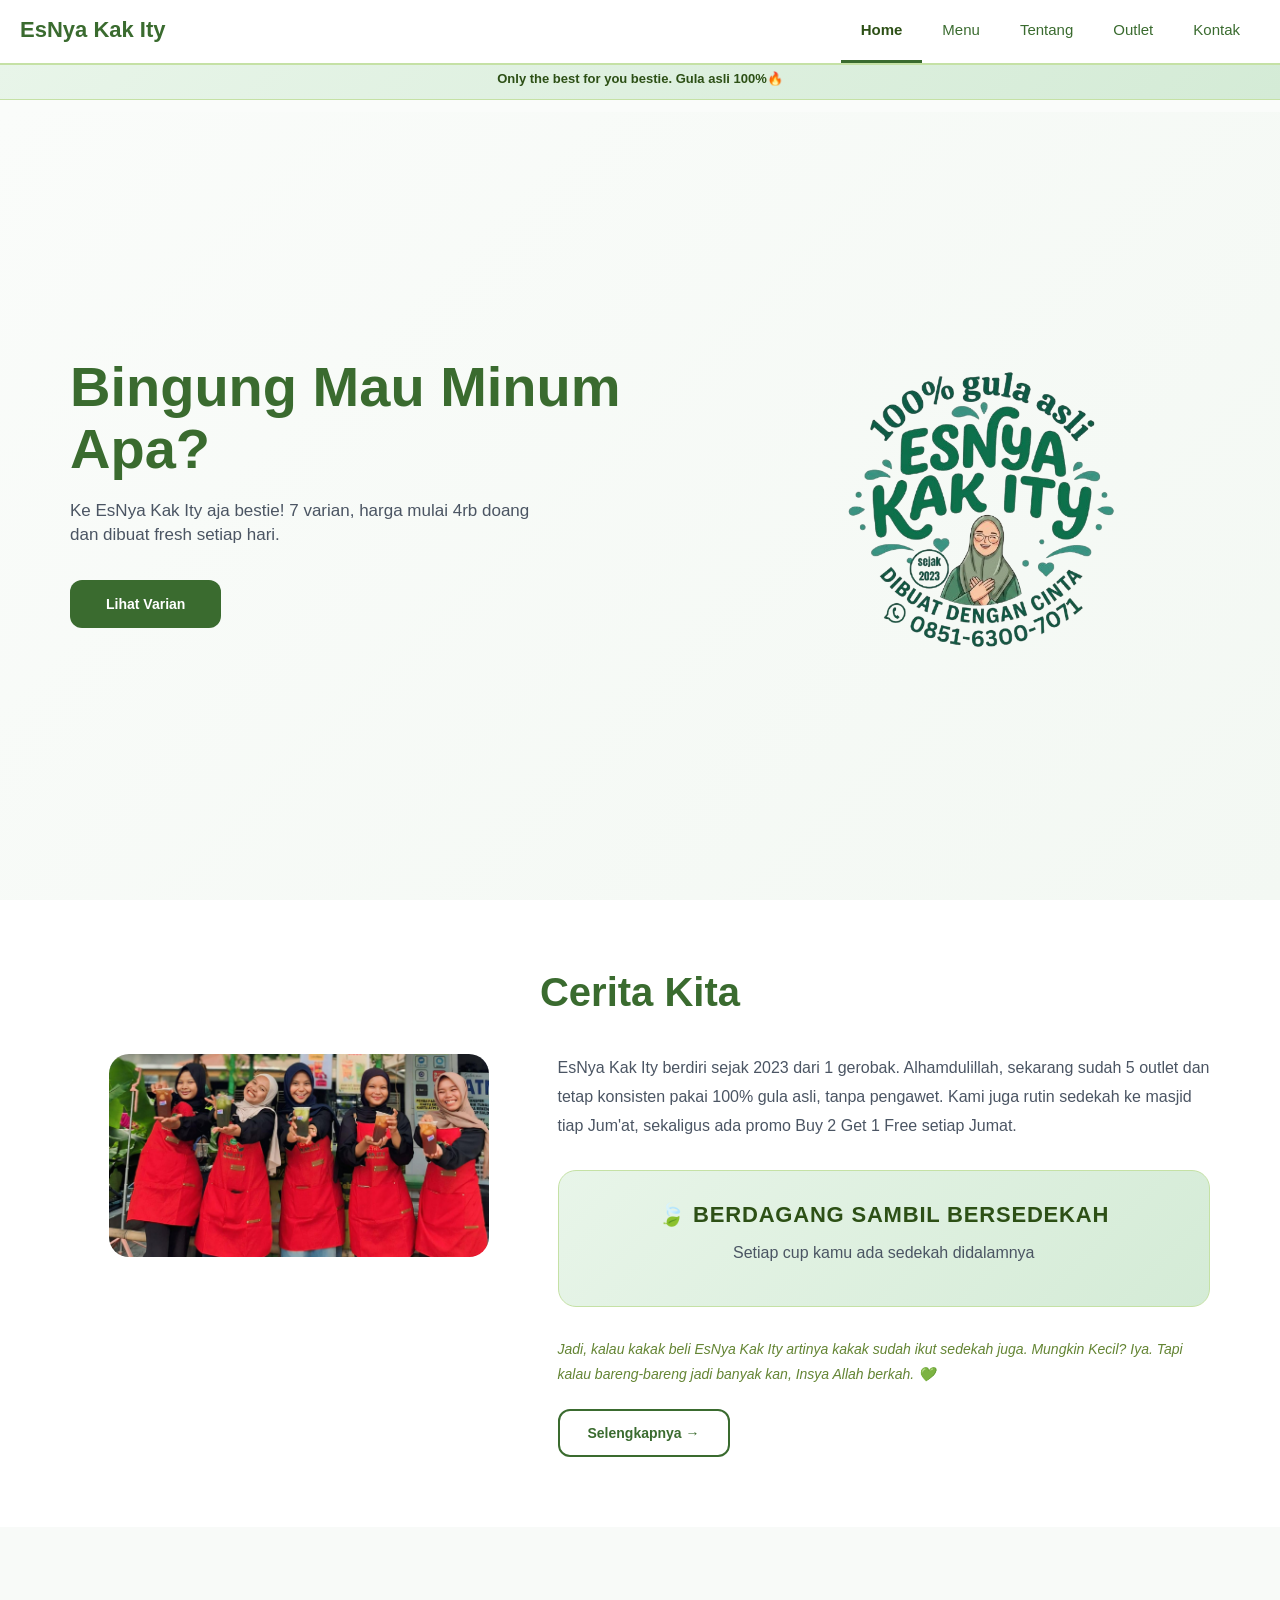
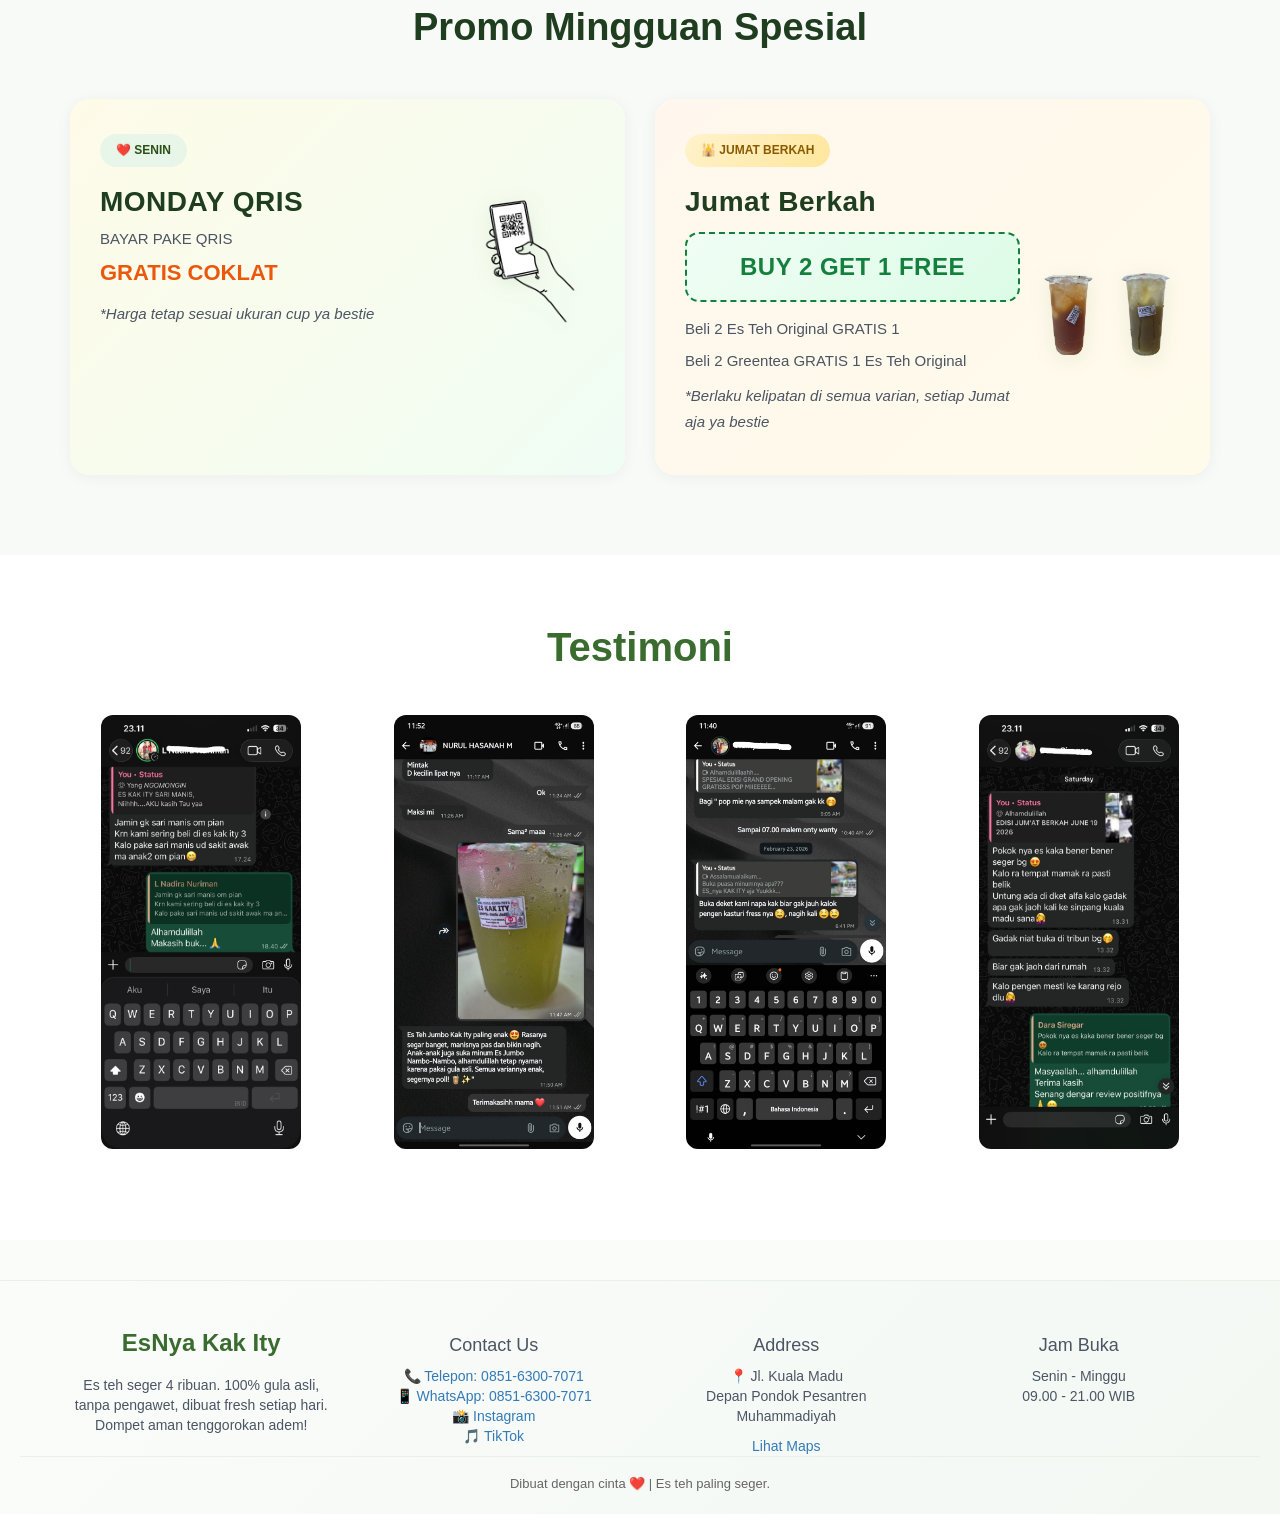
==== index.html @ eab07fee "update bootstrap" ====
<!DOCTYPE html>
<html lang="id">
<head>
<meta charset="utf-8">
<meta name="viewport" content="width=device-width, initial-scale=1">
<title>EsNya Kak Ity - Es Teh Seger 4 Ribuan</title>
<link href="bootstrap/css/bootstrap.min.css" rel="stylesheet">


<style>
body{
  padding-top: 112px; 
  background: #FAFCFA;
  font-family: 'Segoe UI', Roboto, 'Helvetica Neue', Arial, sans-serif;
}
.navbar-invers{
  background: #fff;
  border-bottom: 2px solid #C5E1A5; 
  position: fixed;
  top: 0; left: 0; right: 0;
  z-index: 1030;
  padding: 0 20px;
 
  
  justify-content: space-between;
}
.navbar-invers .navbar-brand{
  color: #3A6B2F;
  font-size: 22px;
  font-weight: 800;
  padding: 0; 
  line-height: 60px;
}
.navbar-invers .navbar-nav > li > a{
  color: #3A6B2F;
  font-weight: 500;
  font-size: 15px;
  padding: 0 20px; 
  line-height: 60px; 
}
.navbar-invers .navbar-nav > li.active > a,
.navbar-invers .navbar-nav > li > a:hover {
  color: #2D5016;
  font-weight: 700;
  background: transparent;
  border-bottom: 3px solid #3A6B2F;
}
.navbar-invers .navbar-toggle{
  border-color: #C5E1A5;
  margin: 13px 0; 
}
.navbar-invers .navbar-toggle .icon-bar{
  background: #3A6B2F;
}

.bar-info{
  background: linear-gradient(135deg, #E8F5E9 0%, #D4EBD6 100%);
  color: #2D5016;
  padding: 10px 0;
  font-size: 13px;
  font-weight: 600;
  position: fixed;
  top: 60px;
  left: 0; right: 0;
  z-index: 1029;
  border-bottom: 1.5px solid #C5E1A5;
  text-align: center;
}
.hero {
  background: linear-gradient(135deg, #FAFCFA 0%, #F3F8F3 100%);
  min-height: calc(100dvh - 112px);
  display: flex;
  align-items: center;
}
.hero h1 {
  font-size: 56px;
  font-weight: 800;
  color: #3A6B2F;
  margin: 0 0 20px;
}
.hero p {
  font-size: 17px;
  color: #4B5563;
  margin-bottom: 32px;
  max-width: 480px;
}
.btn-primary {
  background: #3A6B2F;
  color: white;
  padding: 14px 36px;
  font-weight: 600;
  font-size: 14px;
  border-radius: 12px;
  border: 0;
}
.btn-primary:hover { 
  background: #2D5016; 
}
.hero img {
  max-width: 300px;
}
.cerita-kita {
  padding: 70px 0;
  background: white;
}
.cerita-kita h2 {
  font-size: 40px;
  font-weight: 800;
  color: #3A6B2F;
  margin: 0 0 40px;
  text-align: center;
}
.cerita-kita p {
  font-size: 16px;
  color: #4B5563;
  line-height: 1.8;
}
.cerita-kita .kecil {
  font-size: 14px;
  font-style: italic;
  color: #648534;
}
.kotak-sedekah {
  background: linear-gradient(135deg, #E8F5E9 0%, #D4EBD6 100%);
  color: #2D5016;
  padding: 28px 25px;
  border-radius: 18px;
  text-align: center;
  margin: 30px 0;
  border: 1.5px solid #C5E1A5;
}
.kotak-sedekah span {
  font-size: 22px;
  font-weight: 800;
  display: block;
  margin-bottom: 8px;
  letter-spacing: 0.8px;
  color: #2D5016;
}
.btn-outline {
  display: inline-block;
  margin-top: 12px;
  padding: 12px 28px;
  border: 2px solid #3A6B2F;  
  color: #3A6B2F;
  font-size: 14px;
  font-weight: 700; 
  border-radius: 12px;
  background: white;
}
.story-img img {
  max-width: 380px;
  border-radius: 20px;
}

.promo-minggu {
  padding: 80px 0;
  background: #F8FAF8;
}
.promo-minggu h2 {
  font-size: 38px;
  font-weight: 800;
  color: #1F3D1F;
  margin: 0 0 50px;
  text-align: center;
}
.row-promo {
  display: flex;
  flex-wrap: wrap;
}
.kartu-promo {
  background: linear-gradient(135deg, #FFF7ED 0%, #FFFBEB 100%);
  border-radius: 20px;
  padding: 35px 30px;
  box-shadow: 0 2px 15px rgba(0,0,0,0.05);
  height: 100%;
}

.kartu-promo.senin {
  background: linear-gradient(135deg, #FEFBE8 0%, #F0FDF4 100%);
}
.hari-promo {
  background: #E8F5E9;
  color: #2D5016;
  font-size: 12px;
  font-weight: 800;
  padding: 8px 16px;
  border-radius: 20px;
  display: inline-flex;
  align-items: center;
  gap: 6px;
  margin-bottom: 20px;
  width: fit-content;
}
.hari-promo.jumat {
  background: linear-gradient(135deg, #FFF3CD 0%, #FFE69C 100%);
  color: #8B5A00;
}
.isi-promo {
  display: flex;
  align-items: center;
  justify-content: space-between;
  gap: 20px;
  flex: 1;
}
.teks-promo {flex: 1}
.teks-promo h3 {
  font-size: 28px;
  font-weight: 800;
  color: #1F3D1F;
  margin: 0 0 8px;
  letter-spacing: 0.5px;
}
.teks-promo p {
  font-size: 15px;
  color: #4B5563;
  line-height: 1.7;
  margin-bottom: 6px;
}
.teks-promo .highlight {
  font-size: 22px;
  font-weight: 800;
  color: #EA580C;
  display: block;
  margin: 6px 0 12px;
}
.buy2get1-box {
  background: linear-gradient(135deg, #F0FDF4 0%, #DCFCE7 100%);
  border: 2px dashed #15803D;
  color: #1F3D1F;
  font-size: 20px;
  font-weight: 800;
  text-align: center;
  padding: 16px 10px;
  border-radius: 14px;
  margin: 14px 0;
  letter-spacing: 0.5px;
}
.buy2get1-box span {
  font-size: 24px;
  color: #15803D;
}

.gambar-promo img {
  width: 130px;
  height: 130px;
  object-fit: contain;
  filter: drop-shadow(0 4px 10px rgba(58,107,47,0.1));
}
.gambar-promo.jumat {
  display: flex;
  gap: 10px;
}
.gambar-promo.jumat img {
  width: 65px;
  height: 85px;
  object-fit: contain;
}
.catatan-promo {
  font-size: 12px;
  color: #6B7280;
  font-style: italic;
  margin-top: 10px;
}

.kata-pelanggan {
  padding: 70px 0;
  background: white;
}
.kata-pelanggan h2 {
  font-size: 40px;
  font-weight: 800;
  color: #3A6B2F;
  margin: 0 0 40px;
  text-align: center;
}
.ss-pelanggan {
  border-radius: 16px;
  padding: 6px;
  margin-bottom: 15px;
  text-align: center;
}
.ss-pelanggan img {
  width: 80%;
  border-radius: 12px;
  display: inline-block;
}
.bawah-footer{
  background: linear-gradient(135deg, #FAFCFA 0%, #F3F8F3 100%);
  color: #4B5563;
  padding: 45px 20px 20px;
  margin-top: 40px;
  border-top: 1px solid #E8F0E8;
  width: 100%;
  text-align: center;
}
.logo-bawah{
  font-size: 24px;
  font-weight: 800;
  margin-bottom: 14px;
  color: #3A6B2F;
}
.copy-bawah{
  border-top: 1px solid #E8F0E8;
  padding-top: 18px;
  text-align: center;
  font-size: 13px;
  color: #656667;
}

@media (max-width: 767px){
  body{padding-top: 102px} 
  
 
  
  .bar-info{top: 60px; font-size: 12px; padding: 10px 0}
  .hero{
    min-height: auto;
    padding: 30px 18px 70px;
    text-align: center;
  }
  .hero h1{font-size: 32px; margin-bottom: 18px; line-height: 1.2;}
  .hero p{font-size: 15px; margin-bottom: 32px;}
  .hero img{max-width: 200px; margin: 0 auto 20px; display: block;}
  
  .cerita-kita{padding: 50px 18px}
  .cerita-kita h2{font-size: 28px; margin-bottom: 30px}
  .story-img{margin-bottom: 25px}
  .story-img img{max-width: 100%}
  .kotak-sedekah span{font-size: 18px}
  .kotak-sedekah p{font-size: 13px}
  
  .promo-minggu{padding: 50px 18px}
  .promo-minggu h2{font-size: 26px; margin-bottom: 30px}
  .row-promo{display: block}
  .kartu-promo{margin-bottom: 20px; padding: 24px}
  .isi-promo{flex-direction: column; text-align: center}
  .gambar-promo, .gambar-promo.jumat{margin-top: 15px; justify-content: center}
  .gambar-promo img{width: 110px; height: 110px}
  .gambar-promo.jumat img{width: 55px; height: 75px}
  .buy2get1-box{font-size: 18px}
  .buy2get1-box span{font-size: 22px}
  .teks-promo h3{font-size: 24px}
  .teks-promo .highlight{font-size: 20px}
  
  .kata-pelanggan{padding: 50px 18px}
  .kata-pelanggan h2{font-size: 28px; margin-bottom: 30px}
  
  .bawah-footer{padding: 35px 18px 18px; margin-top: 30px}
  .col-md-3, .col-md-5, .col-md-6, .col-md-7{margin-bottom: 25px}}
</style>
</head>
<body>

<nav class="navbar-invers">
  <div class="navbar-header">
    <button type="button" class="navbar-toggle collapsed" data-toggle="collapse" data-target="#bs-example-navbar-collapse-1">
      <span class="sr-only">Toggle Nav</span>
      <span class="icon-bar"></span>
      <span class="icon-bar"></span>
      <span class="icon-bar"></span>
    </button>
    <a class="navbar-brand" href="index.html">EsNya Kak Ity</a>
  </div>
  <div class="collapse navbar-collapse" id="bs-example-navbar-collapse-1">
    <ul class="nav navbar-nav navbar-right">
      <li class="active"><a href="index.html">Home<span class="sr-only">(current)</span></a></li>
      <li><a href="menu.html">Menu</a></li>
      <li><a href="tentang.html">Tentang</a></li>
      <li><a href="outlet.html">Outlet</a></li>
      <li><a href="kontak.html">Kontak</a></li>
    </ul>
  </div>
</nav>	

<div class="bar-info">
    Only the best for you bestie. Gula asli 100%🔥
</div>

<section class="hero">
  <div class="container">
    <div class="row">
      <div class="col-md-5 col-sm-push-7 text-center">
        <img src="es-removebg-preview.png" alt="Logo EsNya Kak Ity">
      </div>
      <div class="col-md-7 col-sm-pull-5">
        <h1>Bingung Mau Minum Apa?</h1>
        <p>Ke EsNya Kak Ity aja bestie! 7 varian, harga mulai 4rb doang dan dibuat fresh setiap hari.</p>
        <a href="menu.html" class="btn btn-primary">Lihat Varian</a>
      </div>
    </div>
  </div>
</section>

<section class="cerita-kita">
  <div class="container">
    <h2>Cerita Kita</h2>
    <div class="row">
      <div class="col-md-5">
        
        <div class="story-img">
          <img src="member.jpeg" alt="Kak Ity - Owner EsNya Kak Ity" class="img-responsive center-block">
        </div>
      </div>
      <div class="col-md-7">
         <p>EsNya Kak Ity berdiri sejak 2023 dari 1 gerobak. Alhamdulillah, sekarang sudah 5 outlet dan tetap konsisten pakai 100% gula asli, tanpa pengawet. Kami juga rutin sedekah ke masjid tiap Jum'at, sekaligus ada promo Buy 2 Get 1 Free setiap Jumat.</p>
        
        <div class="kotak-sedekah">
          <span>🍃 BERDAGANG SAMBIL BERSEDEKAH</span>
          <p>Setiap cup kamu ada sedekah didalamnya</p>
        </div>
        
        <p class="kecil">Jadi, kalau kakak beli EsNya Kak Ity artinya kakak sudah ikut sedekah juga. Mungkin Kecil? Iya. Tapi kalau bareng-bareng jadi banyak kan, Insya Allah berkah. 💚</p>
        
        <a href="tentang.html" class="btn btn-default btn-outline">Selengkapnya →</a>
      </div>
    </div>
  </div>
</section>

<section class="promo-minggu">
  <div class="container">
    <h2>Promo Mingguan Spesial</h2>
    <div class="row row-promo">
      <div class="col-md-6 col-sm-12">
        <div class="kartu-promo senin">
          <span class="hari-promo">❤️ SENIN</span>
          <div class="isi-promo">
            <div class="teks-promo">
              <h3>MONDAY QRIS</h3>
              <p>BAYAR PAKE QRIS</p>
              <span class="highlight">GRATIS COKLAT</span>
              <p class="catatan-promo">*Harga tetap sesuai ukuran cup ya bestie</p>
            </div>
            <div class="gambar-promo">
              <img src="qr.png" alt="Bayar QRIS">
            </div>
          </div>
        </div>
      </div>
      
      <div class="col-md-6 col-sm-12">
        <div class="kartu-promo">
          <span class="hari-promo jumat">🕌 JUMAT BERKAH</span>
          <div class="isi-promo">
            <div class="teks-promo">
              <h3>Jumat Berkah</h3>
              <div class="buy2get1-box">
                <span>BUY 2 GET 1 FREE</span>
              </div>
              <p>Beli 2 Es Teh Original GRATIS 1</p>
              <p>Beli 2 Greentea GRATIS 1 Es Teh Original</p>
              <p class="catatan-promo">*Berlaku kelipatan di semua varian, setiap Jumat aja ya bestie</p>
            </div>
            <div class="gambar-promo jumat">
              <img src="teh-ori-removebg-preview.png" alt="Es Teh Original">
              <img src="grentea-removebg-preview.png" alt="Greentea">
            </div>
          </div>
        </div>
      </div>
    </div>
  </div>
</section>

<section class="kata-pelanggan">
  <div class="container">
    <h2>Testimoni</h2>
    <div class="row">
      <div class="col-md-3 col-xs-6">
        <div class="ss-pelanggan">
          <img src="tes1.jpeg" alt="Testimoni 1" class="img-responsive">
        </div>
      </div>
      <div class="col-md-3 col-xs-6">
        <div class="ss-pelanggan">
          <img src="test2.jpeg" alt="Testimoni 2" class="img-responsive">
        </div>
      </div>
      <div class="col-md-3 col-xs-6">
        <div class="ss-pelanggan">
          <img src="testi3.jpeg" alt="Testimoni 3" class="img-responsive">
        </div>
      </div>
      <div class="col-md-3 col-xs-6">
        <div class="ss-pelanggan">
          <img src="testii4.jpeg" alt="Testimoni 4" class="img-responsive">
        </div>
      </div>
    </div>
  </div>
</section>

<footer class="bawah-footer">
  <div class="container footer-grid">
    <div class="row">
      <div class="col-md-3">
        <div class="logo-bawah">EsNya Kak Ity</div>
        <p>Es teh seger 4 ribuan. 100% gula asli, tanpa pengawet, dibuat fresh setiap hari. Dompet aman tenggorokan adem!</p>
      </div>
      <div class="col-md-3">
        <h4>Contact Us</h4>
        <p><a href="tel:085163007071">📞 Telepon: 0851-6300-7071</a><br>
        <a href="https://wa.me/6285163007071" target="_blank">📱 WhatsApp: 0851-6300-7071</a><br>
        <a href="https://www.instagram.com/eskakity" target="_blank">📸 Instagram</a><br>
        <a href="#" target="_blank">🎵 TikTok</a></p>
      </div>
      <div class="col-md-3">
        <h4>Address</h4>
        <p>📍 Jl. Kuala Madu<br>Depan Pondok Pesantren<br>Muhammadiyah</p>
         <a href="https://maps.app.goo.gl/UXwX31VPiWoHEswo9" target="_blank">Lihat Maps</a>
      </div>
      <div class="col-md-3">
        <h4>Jam Buka</h4>
        <p>Senin - Minggu<br>09.00 - 21.00 WIB</p>
      </div>
    </div>
  </div>
  <div class="copy-bawah">
    Dibuat dengan cinta ❤️ | Es teh paling seger.
  </div>
</footer>

<script src="bootstrap/js/jQuery.js"></script>
<script src="bootstrap/js/bootstrap.min.js"></script>
</body>
</html>
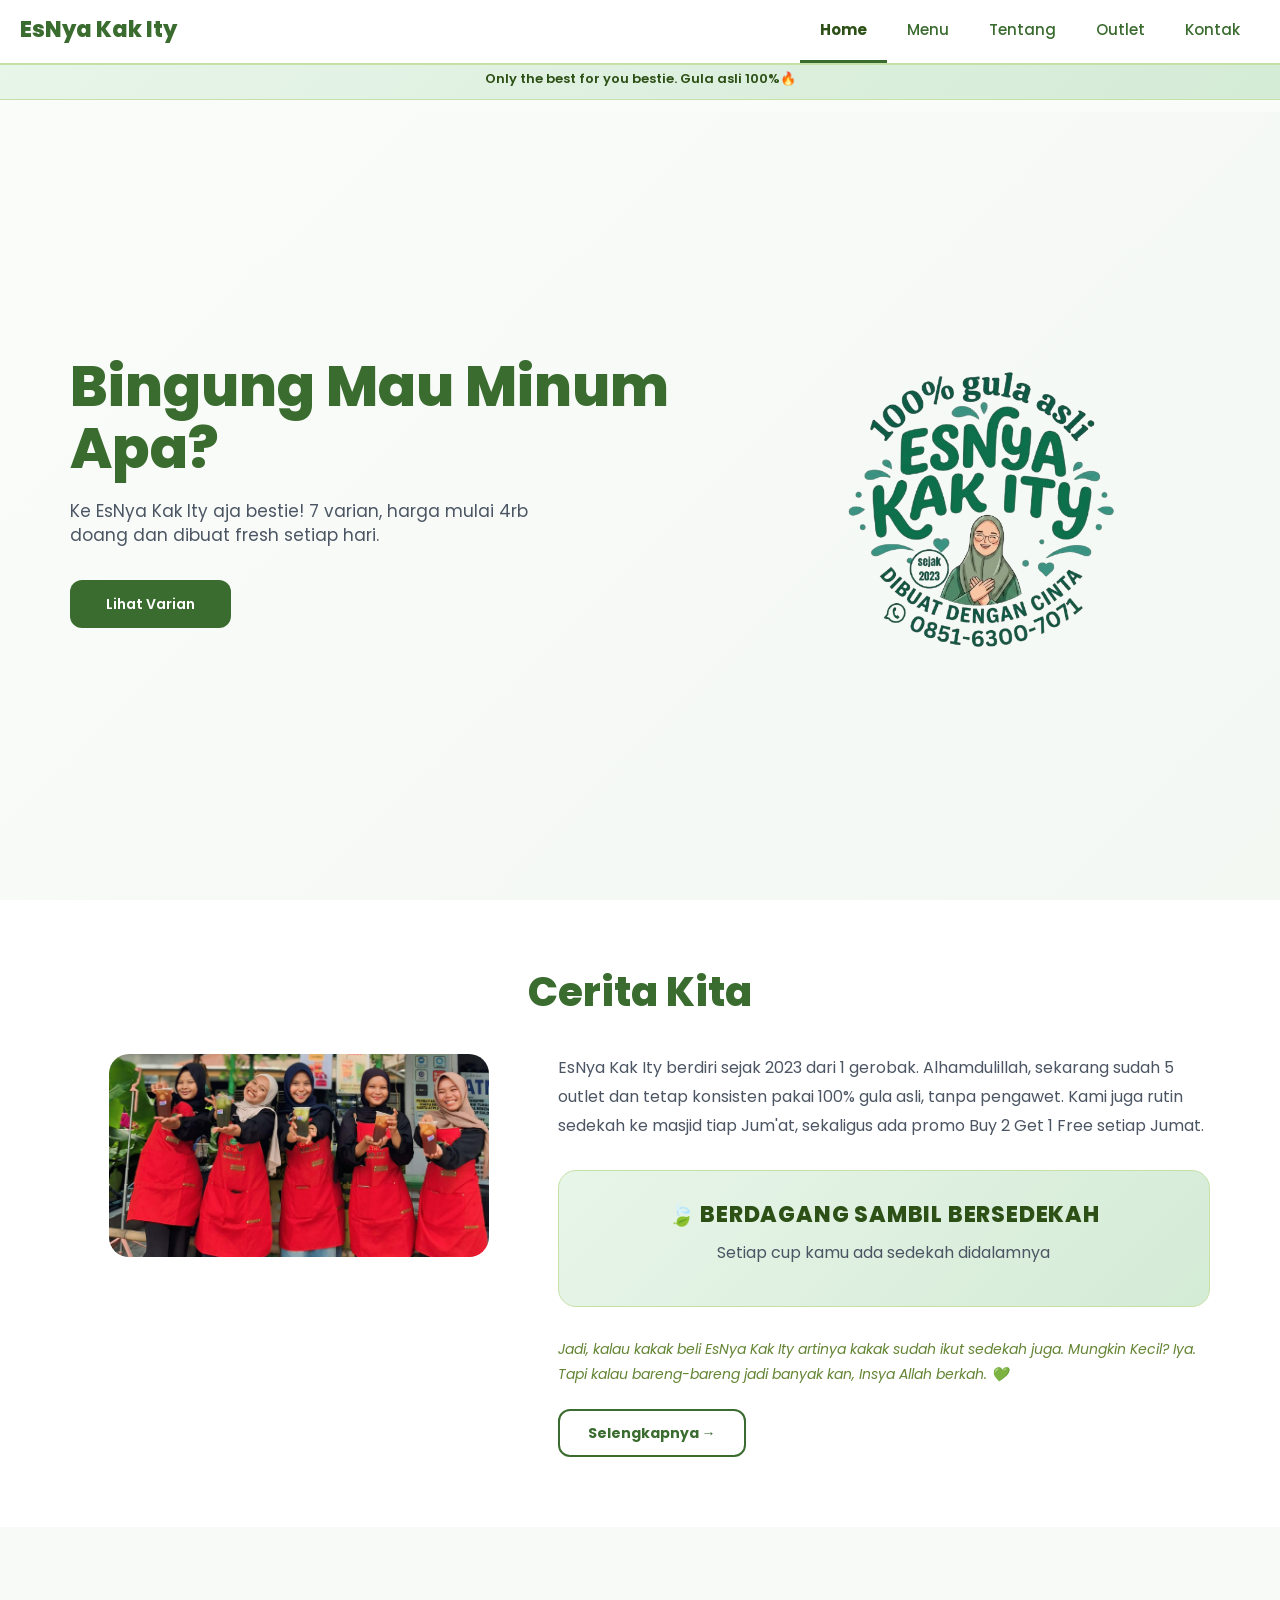
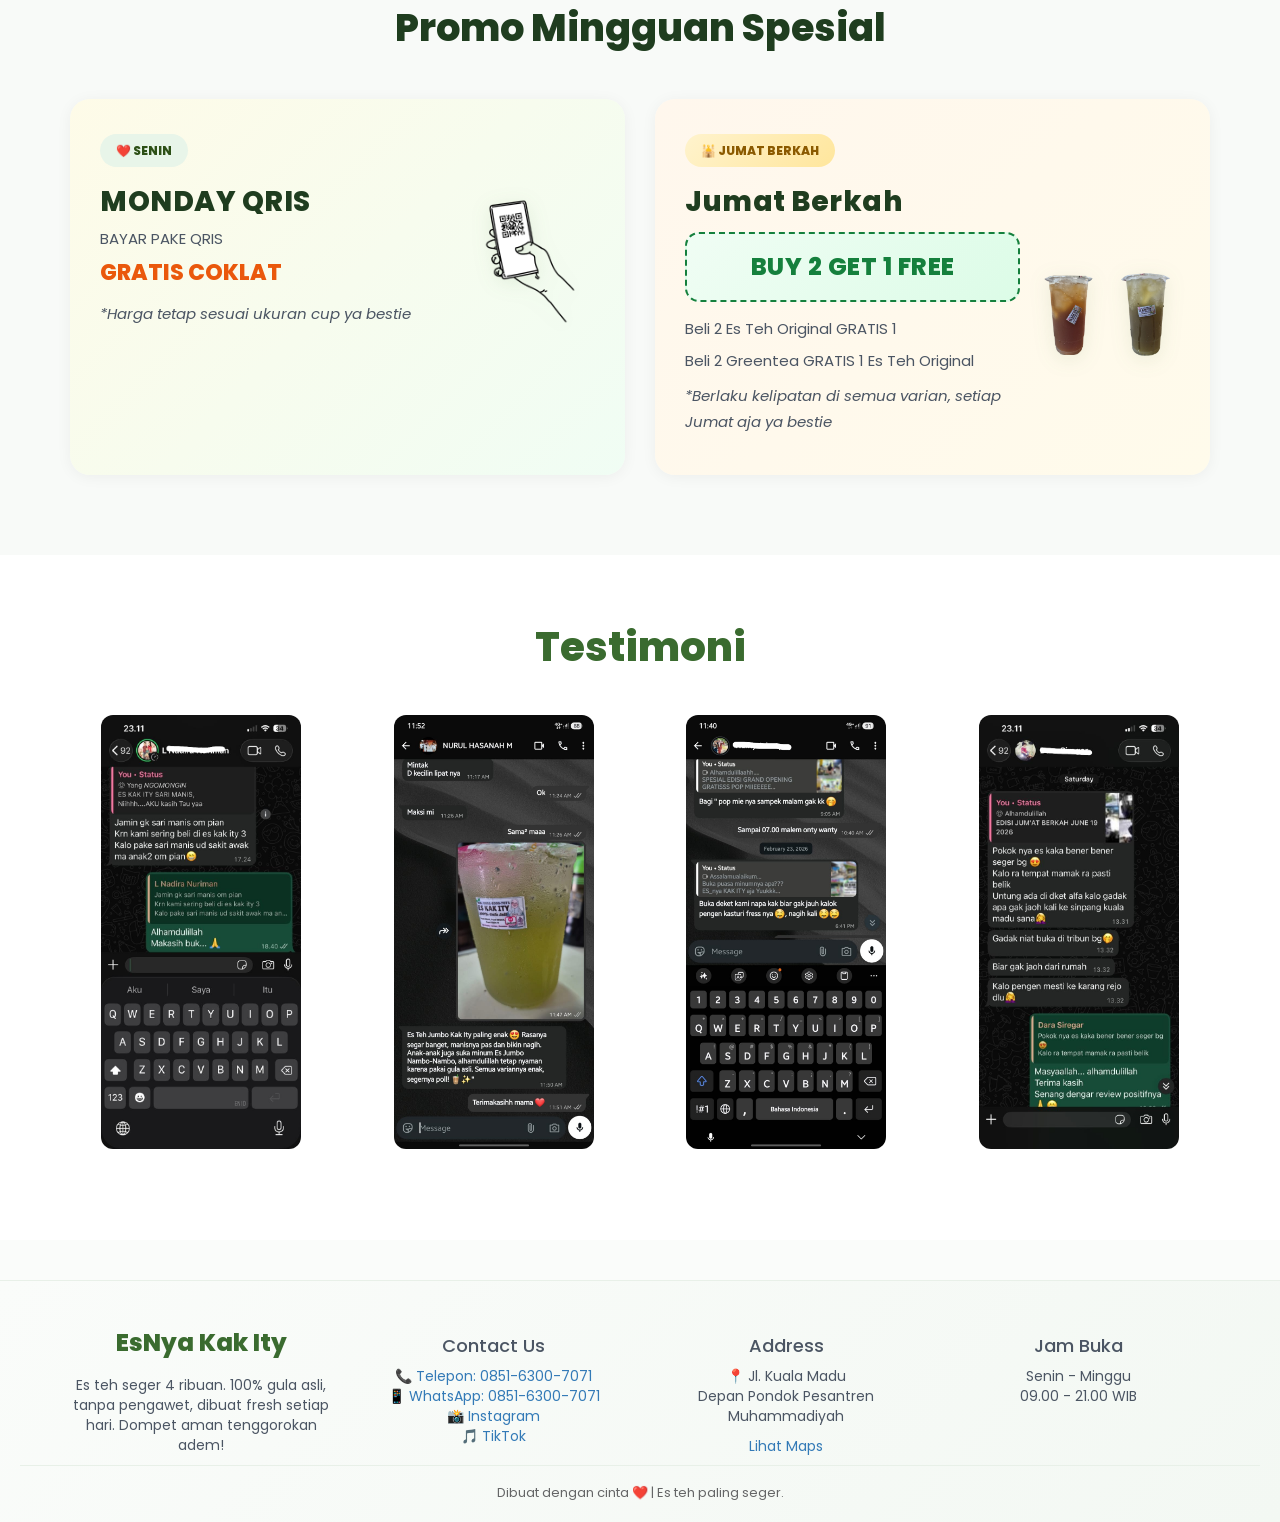
==== commit a25dda3a: "update bootstrap" ====
--- a/index.html
+++ b/index.html
@@ -7,11 +7,14 @@
 <link href="bootstrap/css/bootstrap.min.css" rel="stylesheet">
 
 
+<link href="https://fonts.googleapis.com/css2?family=Poppins:wght@400;500;600;700;800&display=swap" rel="stylesheet">
+
+
 <style>
 body{
   padding-top: 112px; 
   background: #FAFCFA;
-  font-family: 'Segoe UI', Roboto, 'Helvetica Neue', Arial, sans-serif;
+  font-family: 'Poppins', sans-serif;
 }
 .navbar-invers{
   background: #fff;
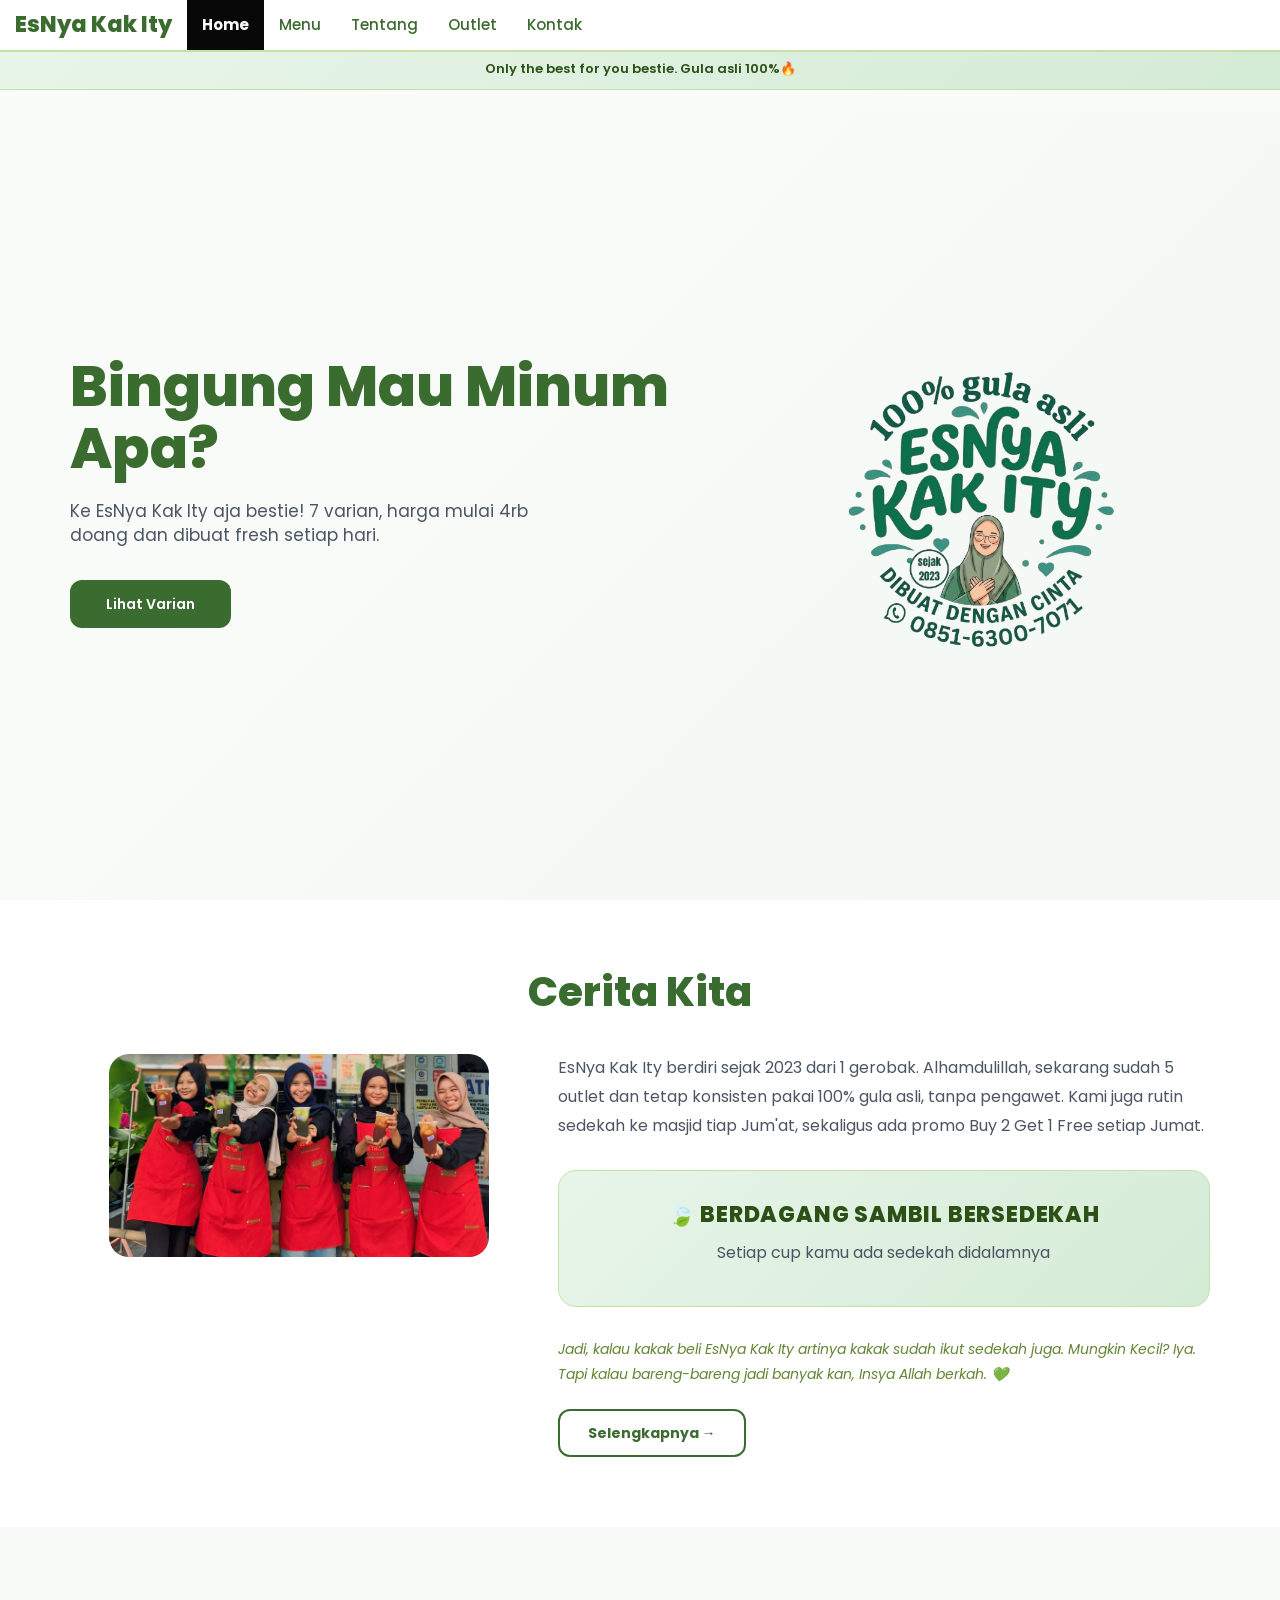
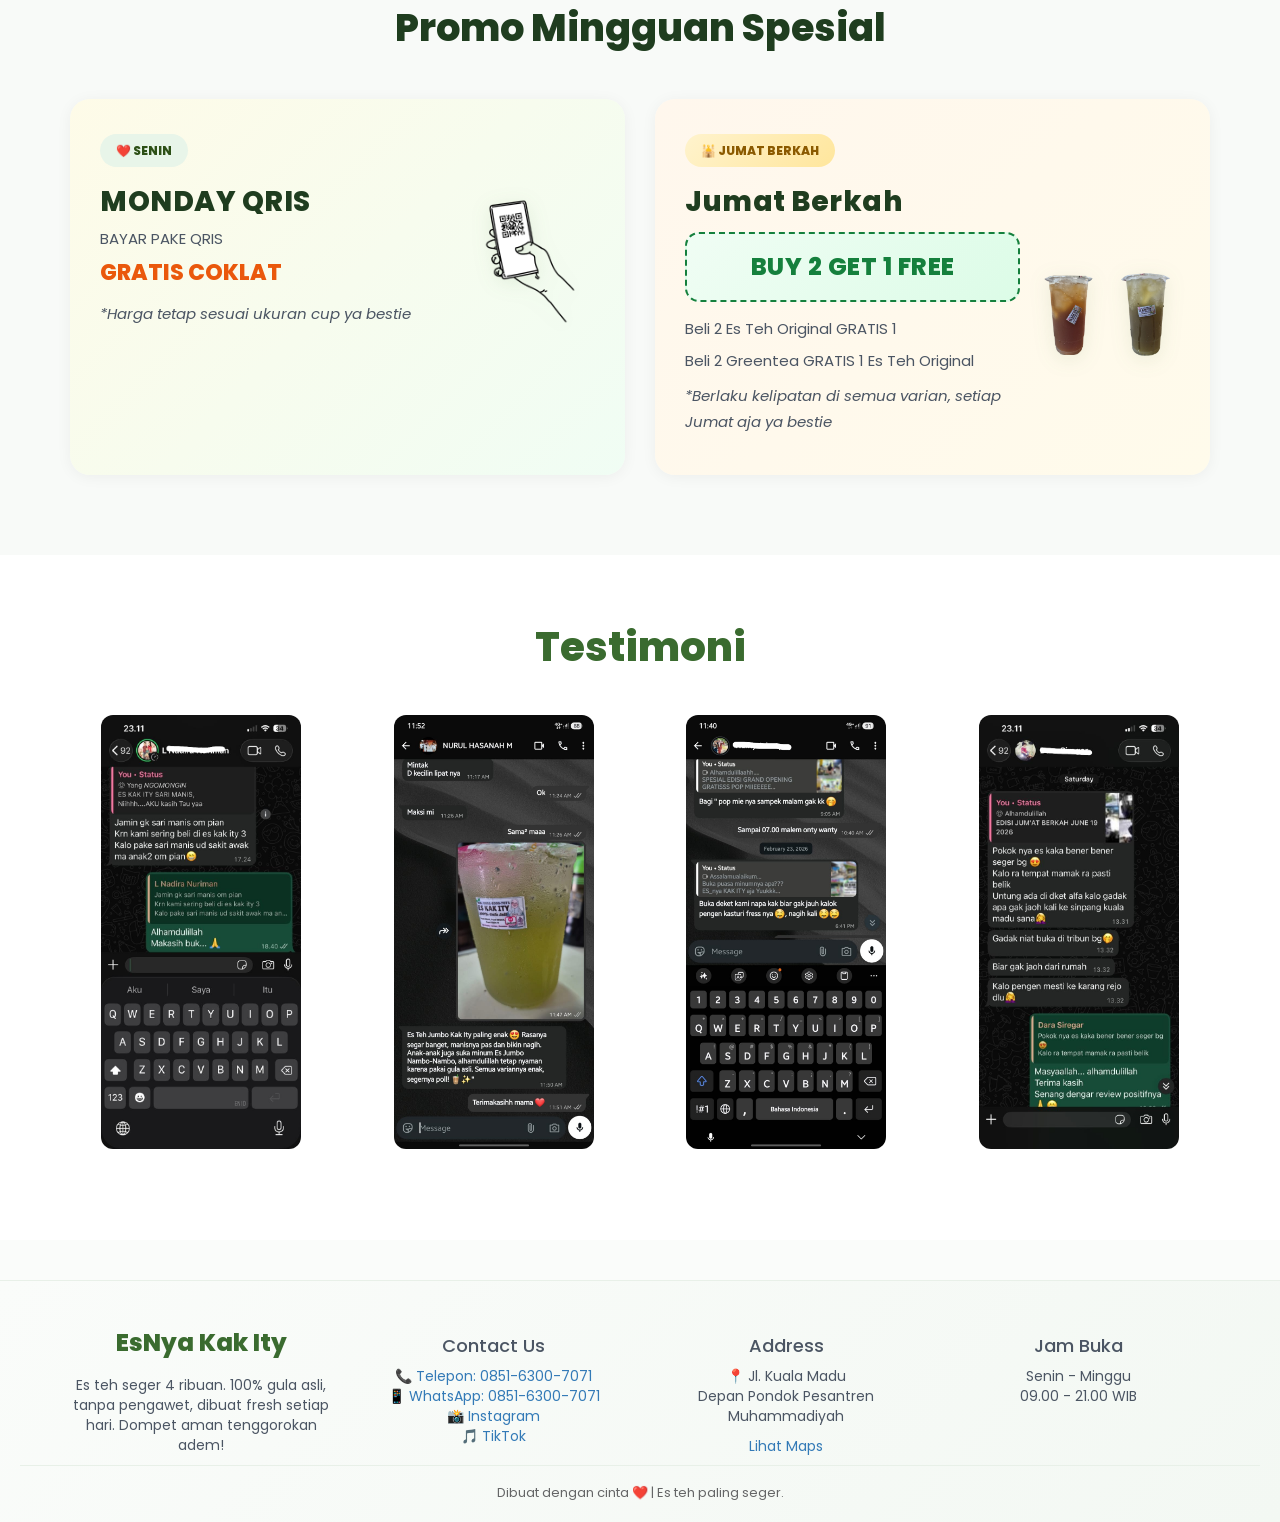
==== commit a47ae49e: "update bootstrap" ====
--- a/index.html
+++ b/index.html
@@ -6,9 +6,7 @@
 <title>EsNya Kak Ity - Es Teh Seger 4 Ribuan</title>
 <link href="bootstrap/css/bootstrap.min.css" rel="stylesheet">
 
-
 <link href="https://fonts.googleapis.com/css2?family=Poppins:wght@400;500;600;700;800&display=swap" rel="stylesheet">
-
 
 <style>
 body{
@@ -16,45 +14,47 @@
   background: #FAFCFA;
   font-family: 'Poppins', sans-serif;
 }
-.navbar-invers{
-  background: #fff;
-  border-bottom: 2px solid #C5E1A5; 
+
+
+.navbar-inverse{
+  background-color: #ffffff;
+  border-radius: 0;
   position: fixed;
   top: 0; left: 0; right: 0;
   z-index: 1030;
-  padding: 0 20px;
- 
-  
-  justify-content: space-between;
-}
-.navbar-invers .navbar-brand{
+  margin-bottom: 0;
+  border: none;
+  border-bottom: 2px solid #C5E1A5;
+}
+
+.navbar-inverse .navbar-brand{
   color: #3A6B2F;
   font-size: 22px;
   font-weight: 800;
-  padding: 0; 
-  line-height: 60px;
-}
-.navbar-invers .navbar-nav > li > a{
+}
+
+
+.navbar-inverse .navbar-nav > li > a{
   color: #3A6B2F;
   font-weight: 500;
   font-size: 15px;
-  padding: 0 20px; 
-  line-height: 60px; 
-}
-.navbar-invers .navbar-nav > li.active > a,
-.navbar-invers .navbar-nav > li > a:hover {
+}
+.navbar-inverse .navbar-nav > li > a:hover{
   color: #2D5016;
+ 
+}
+.navbar-inverse .navbar-nav > .active > a{
+ 
   font-weight: 700;
-  background: transparent;
-  border-bottom: 3px solid #3A6B2F;
-}
-.navbar-invers .navbar-toggle{
-  border-color: #C5E1A5;
-  margin: 13px 0; 
-}
-.navbar-invers .navbar-toggle .icon-bar{
-  background: #3A6B2F;
-}
+ 
+}
+
+
+.navbar-inverse .navbar-toggle .icon-bar{
+  background-color: #222;
+}
+
+
 
 .bar-info{
   background: linear-gradient(135deg, #E8F5E9 0%, #D4EBD6 100%);
@@ -63,7 +63,7 @@
   font-size: 13px;
   font-weight: 600;
   position: fixed;
-  top: 60px;
+  top: 50px;
   left: 0; right: 0;
   z-index: 1029;
   border-bottom: 1.5px solid #C5E1A5;
@@ -313,10 +313,7 @@
 
 @media (max-width: 767px){
   body{padding-top: 102px} 
-  
- 
-  
-  .bar-info{top: 60px; font-size: 12px; padding: 10px 0}
+  .bar-info{top: 50px; font-size: 12px; padding: 10px 0}
   .hero{
     min-height: auto;
     padding: 30px 18px 70px;
@@ -355,26 +352,30 @@
 </head>
 <body>
 
-<nav class="navbar-invers">
-  <div class="navbar-header">
-    <button type="button" class="navbar-toggle collapsed" data-toggle="collapse" data-target="#bs-example-navbar-collapse-1">
-      <span class="sr-only">Toggle Nav</span>
-      <span class="icon-bar"></span>
-      <span class="icon-bar"></span>
-      <span class="icon-bar"></span>
-    </button>
-    <a class="navbar-brand" href="index.html">EsNya Kak Ity</a>
-  </div>
-  <div class="collapse navbar-collapse" id="bs-example-navbar-collapse-1">
-    <ul class="nav navbar-nav navbar-right">
-      <li class="active"><a href="index.html">Home<span class="sr-only">(current)</span></a></li>
-      <li><a href="menu.html">Menu</a></li>
-      <li><a href="tentang.html">Tentang</a></li>
-      <li><a href="outlet.html">Outlet</a></li>
-      <li><a href="kontak.html">Kontak</a></li>
-    </ul>
-  </div>
-</nav>	
+<nav class="navbar navbar-inverse">
+		
+	<div class="navbar-header">
+			<button type="button" class="navbar-toggle collapsed" data-toggle="collapse" data-target="#bs-example-navbar-collapse-1" aria-expanded="false">
+			<span class="sr-only">Toggle Nav</span>
+			<span class="icon-bar"></span>
+			<span class="icon-bar"></span>
+			<span class="icon-bar"></span>
+			</button>
+			<a class="navbar-brand" href="index.html">EsNya Kak Ity</a>
+	</div>
+		<div class="collapse navbar-collapse" id="bs-example-navbar-collapse-1">
+			<ul class="nav navbar-nav">
+			<li class="active"><a href="index.html">Home<span class="sr-only">(current)</span></a></li>
+			<li><a href="menu.html">Menu</a></li>
+			<li><a href="tentang.html">Tentang</a></li>
+			<li><a href="outlet.html">Outlet</a></li>
+			<li><a href="kontak.html">Kontak</a></li>
+
+			
+			</ul>
+	</div>
+		
+	</nav>	
 
 <div class="bar-info">
     Only the best for you bestie. Gula asli 100%🔥
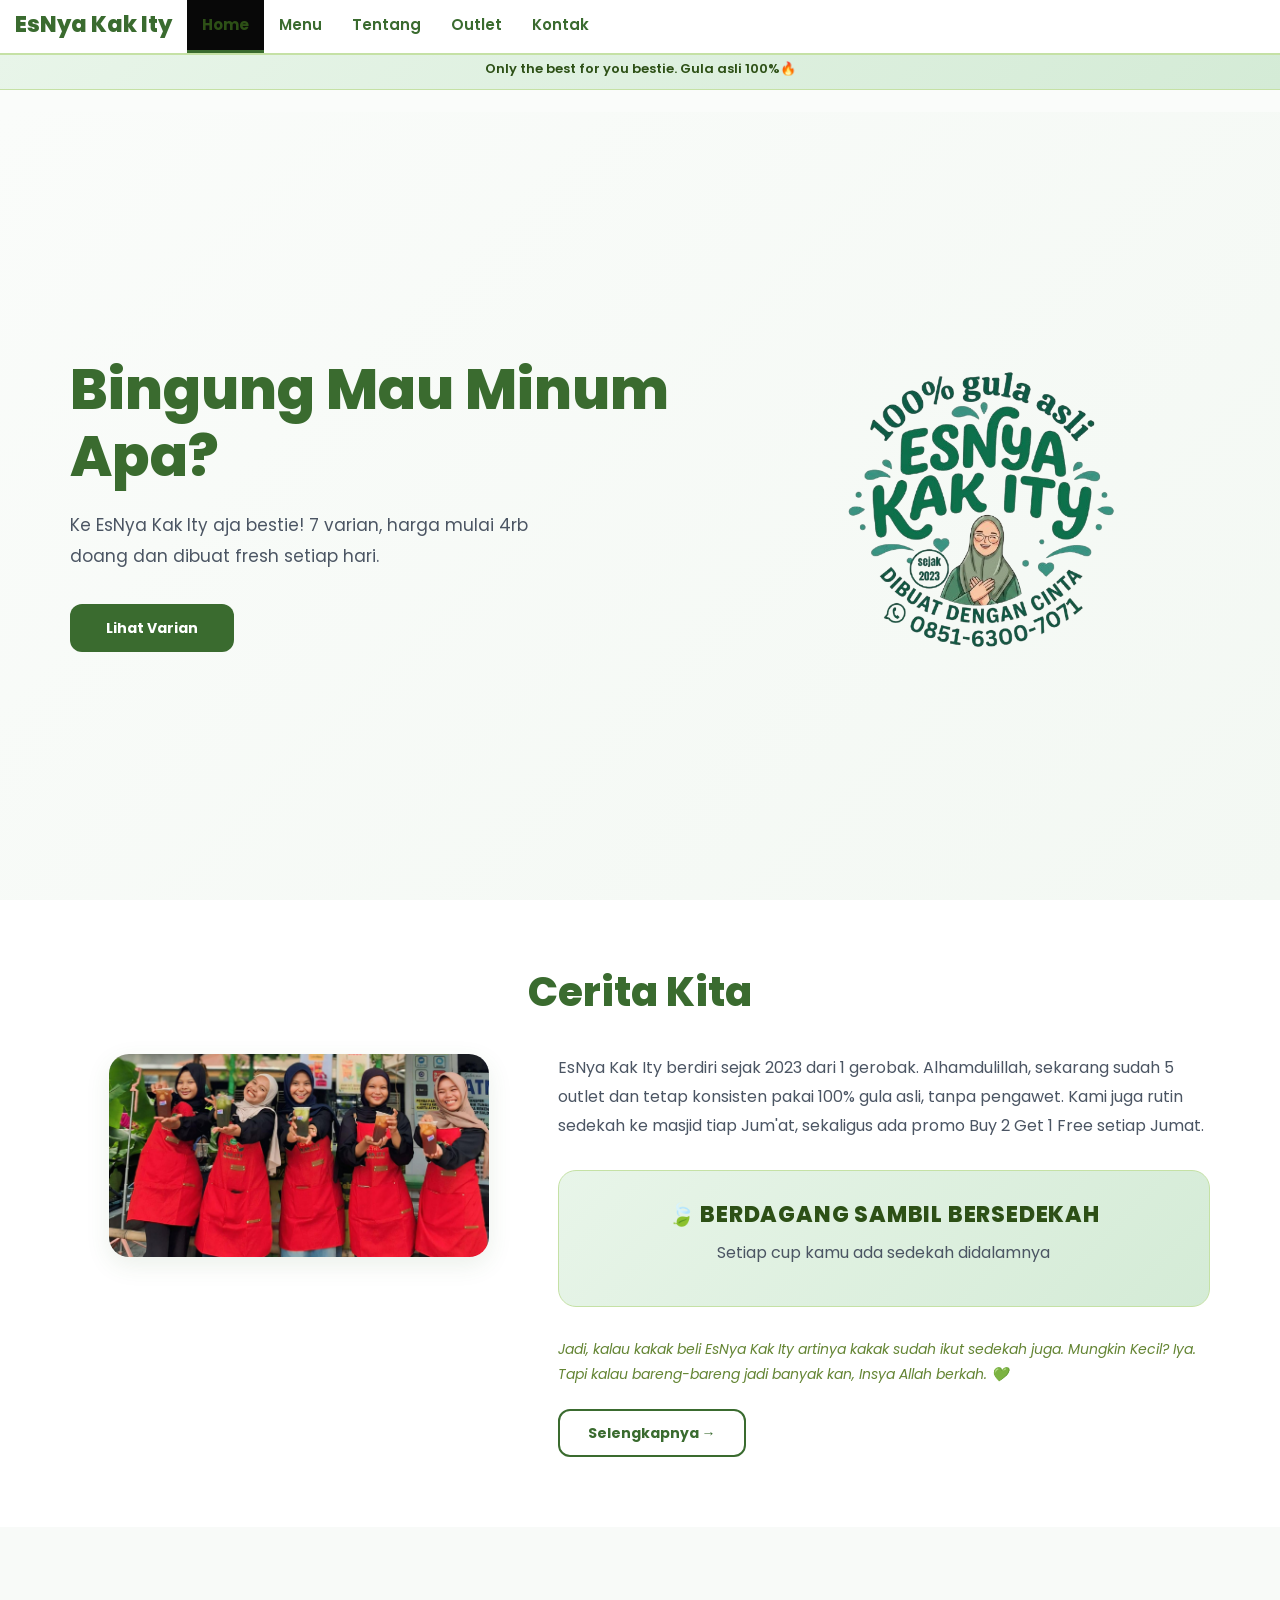
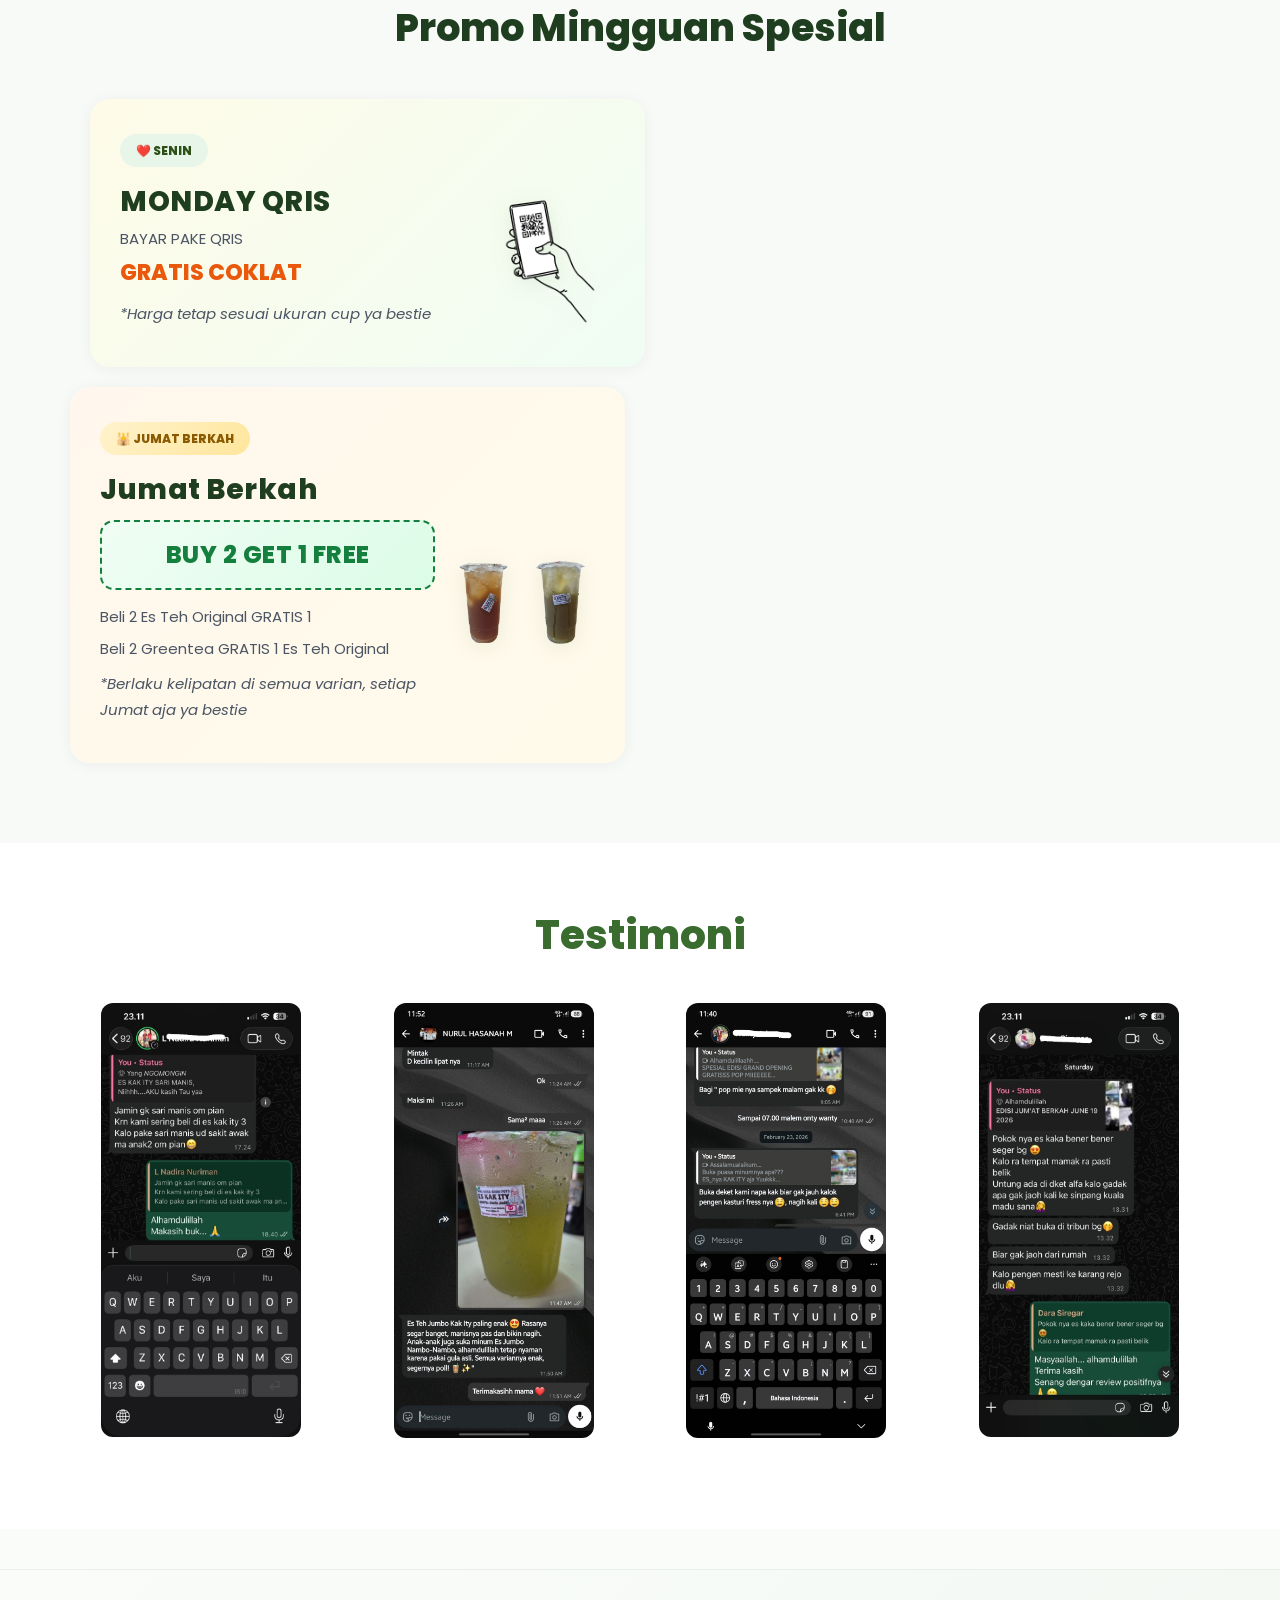
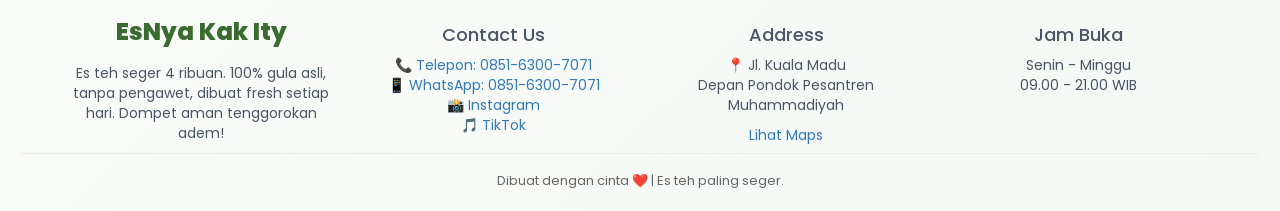
==== commit b6c7824d: "update bootstrap" ====
--- a/index.html
+++ b/index.html
@@ -5,7 +5,6 @@
 <meta name="viewport" content="width=device-width, initial-scale=1">
 <title>EsNya Kak Ity - Es Teh Seger 4 Ribuan</title>
 <link href="bootstrap/css/bootstrap.min.css" rel="stylesheet">
-
 <link href="https://fonts.googleapis.com/css2?family=Poppins:wght@400;500;600;700;800&display=swap" rel="stylesheet">
 
 <style>
@@ -14,7 +13,6 @@
   background: #FAFCFA;
   font-family: 'Poppins', sans-serif;
 }
-
 
 .navbar-inverse{
   background-color: #ffffff;
@@ -33,28 +31,23 @@
   font-weight: 800;
 }
 
-
 .navbar-inverse .navbar-nav > li > a{
   color: #3A6B2F;
-  font-weight: 500;
+  font-weight: 600;
   font-size: 15px;
 }
 .navbar-inverse .navbar-nav > li > a:hover{
   color: #2D5016;
- 
 }
 .navbar-inverse .navbar-nav > .active > a{
- 
+  color: #2D5016;
   font-weight: 700;
- 
-}
-
+  border-bottom: 3px solid #3A6B2F;
+}
 
 .navbar-inverse .navbar-toggle .icon-bar{
-  background-color: #222;
-}
-
-
+  background-color: #3A6B2F;
+}
 
 .bar-info{
   background: linear-gradient(135deg, #E8F5E9 0%, #D4EBD6 100%);
@@ -69,39 +62,46 @@
   border-bottom: 1.5px solid #C5E1A5;
   text-align: center;
 }
+
 .hero {
   background: linear-gradient(135deg, #FAFCFA 0%, #F3F8F3 100%);
   min-height: calc(100dvh - 112px);
   display: flex;
   align-items: center;
+  padding: 40px 0;
 }
 .hero h1 {
   font-size: 56px;
   font-weight: 800;
   color: #3A6B2F;
   margin: 0 0 20px;
+  line-height: 1.2;
 }
 .hero p {
   font-size: 17px;
   color: #4B5563;
   margin-bottom: 32px;
   max-width: 480px;
+  line-height: 1.8;
 }
 .btn-primary {
   background: #3A6B2F;
   color: white;
   padding: 14px 36px;
-  font-weight: 600;
+  font-weight: 700;
   font-size: 14px;
   border-radius: 12px;
   border: 0;
+  transition: 0.3s;
 }
 .btn-primary:hover { 
   background: #2D5016; 
+  transform: translateY(-2px);
 }
 .hero img {
   max-width: 300px;
 }
+
 .cerita-kita {
   padding: 70px 0;
   background: white;
@@ -150,10 +150,16 @@
   font-weight: 700; 
   border-radius: 12px;
   background: white;
+  transition: 0.3s;
+}
+.btn-outline:hover{
+  background: #3A6B2F;
+  color: white;
 }
 .story-img img {
   max-width: 380px;
   border-radius: 20px;
+  box-shadow: 0 8px 25px rgba(58,107,47,0.1);
 }
 
 .promo-minggu {
@@ -170,13 +176,14 @@
 .row-promo {
   display: flex;
   flex-wrap: wrap;
+  gap: 20px;
 }
 .kartu-promo {
   background: linear-gradient(135deg, #FFF7ED 0%, #FFFBEB 100%);
   border-radius: 20px;
   padding: 35px 30px;
   box-shadow: 0 2px 15px rgba(0,0,0,0.05);
-  height: 100%;
+  flex: 1 1 calc(50% - 10px);
 }
 
 .kartu-promo.senin {
@@ -204,7 +211,6 @@
   align-items: center;
   justify-content: space-between;
   gap: 20px;
-  flex: 1;
 }
 .teks-promo {flex: 1}
 .teks-promo h3 {
@@ -311,71 +317,120 @@
   color: #656667;
 }
 
+/* ===== FIX TABLET IPAD 768 - 1024px ===== */
+@media (min-width: 768px) and (max-width: 1024px){
+  body{padding-top: 70px} 
+  .bar-info{top: 50px; font-size: 12px; padding: 10px 0}
+  
+  /* FIX HERO IPAD */
+  .hero{
+    min-height: auto;
+    padding: 60px 0;
+  }
+  .hero .row{
+    display: flex !important;
+    align-items: center;
+    flex-direction: row-reverse !important; /* Gambar kanan, teks kiri */
+    gap: 30px;
+  }
+  .hero .col-md-5, 
+  .hero .col-md-7{
+    width: 50% !important;
+    float: none !important;
+    padding: 0 15px;
+  }
+  .hero .col-sm-push-7,
+  .hero .col-sm-pull-5{
+    left: 0 !important;
+    right: 0 !important;
+  }
+  .hero h1{
+    font-size: 36px !important;
+    text-align: left !important;
+    margin-bottom: 15px;
+  }
+  .hero p{
+    font-size: 15px !important;
+    text-align: left !important;
+    max-width: 100% !important;
+    margin-bottom: 25px;
+  }
+  .hero img{
+    max-width: 220px !important; /* Perkecil biar ga keluar layar */
+    margin: 0 auto !important;
+    display: block;
+  }
+  
+  /* CERITA 2 KOLOM */
+  .cerita-kita{padding: 60px 30px}
+  .cerita-kita .row{display: flex !important; gap: 30px;}
+  .cerita-kita h2{text-align: left; font-size: 32px;}
+  .story-img img{max-width: 100%}
+  
+  /* PROMO 2 KOLOM */
+  .promo-minggu{padding: 60px 30px}
+  .row-promo{display: flex !important;}
+  .kartu-promo{flex: 1 1 calc(50% - 10px) !important;}
+  .isi-promo{flex-direction: row; text-align: left}
+  
+  .kata-pelanggan{padding: 60px 30px}
+}
+
+/* ===== HP 480px kebawah ===== */
 @media (max-width: 767px){
-  body{padding-top: 102px} 
+  body{padding-top: 70px} 
   .bar-info{top: 50px; font-size: 12px; padding: 10px 0}
   .hero{
     min-height: auto;
     padding: 30px 18px 70px;
     text-align: center;
   }
+  .hero .row{display: block !important;}
   .hero h1{font-size: 32px; margin-bottom: 18px; line-height: 1.2;}
-  .hero p{font-size: 15px; margin-bottom: 32px;}
+  .hero p{font-size: 15px; margin: 0 auto 32px; max-width: 100%;}
   .hero img{max-width: 200px; margin: 0 auto 20px; display: block;}
   
   .cerita-kita{padding: 50px 18px}
   .cerita-kita h2{font-size: 28px; margin-bottom: 30px}
   .story-img{margin-bottom: 25px}
   .story-img img{max-width: 100%}
-  .kotak-sedekah span{font-size: 18px}
-  .kotak-sedekah p{font-size: 13px}
   
   .promo-minggu{padding: 50px 18px}
   .promo-minggu h2{font-size: 26px; margin-bottom: 30px}
   .row-promo{display: block}
-  .kartu-promo{margin-bottom: 20px; padding: 24px}
+  .kartu-promo{margin-bottom: 20px; padding: 24px; flex: 1 1 100%;}
   .isi-promo{flex-direction: column; text-align: center}
   .gambar-promo, .gambar-promo.jumat{margin-top: 15px; justify-content: center}
   .gambar-promo img{width: 110px; height: 110px}
   .gambar-promo.jumat img{width: 55px; height: 75px}
-  .buy2get1-box{font-size: 18px}
-  .buy2get1-box span{font-size: 22px}
-  .teks-promo h3{font-size: 24px}
-  .teks-promo .highlight{font-size: 20px}
   
   .kata-pelanggan{padding: 50px 18px}
   .kata-pelanggan h2{font-size: 28px; margin-bottom: 30px}
-  
-  .bawah-footer{padding: 35px 18px 18px; margin-top: 30px}
-  .col-md-3, .col-md-5, .col-md-6, .col-md-7{margin-bottom: 25px}}
+}
 </style>
 </head>
 <body>
 
 <nav class="navbar navbar-inverse">
-		
-	<div class="navbar-header">
-			<button type="button" class="navbar-toggle collapsed" data-toggle="collapse" data-target="#bs-example-navbar-collapse-1" aria-expanded="false">
-			<span class="sr-only">Toggle Nav</span>
-			<span class="icon-bar"></span>
-			<span class="icon-bar"></span>
-			<span class="icon-bar"></span>
-			</button>
-			<a class="navbar-brand" href="index.html">EsNya Kak Ity</a>
-	</div>
-		<div class="collapse navbar-collapse" id="bs-example-navbar-collapse-1">
-			<ul class="nav navbar-nav">
-			<li class="active"><a href="index.html">Home<span class="sr-only">(current)</span></a></li>
-			<li><a href="menu.html">Menu</a></li>
-			<li><a href="tentang.html">Tentang</a></li>
-			<li><a href="outlet.html">Outlet</a></li>
-			<li><a href="kontak.html">Kontak</a></li>
-
-			
-			</ul>
-	</div>
-		
-	</nav>	
+  <div class="navbar-header">
+    <button type="button" class="navbar-toggle collapsed" data-toggle="collapse" data-target="#bs-example-navbar-collapse-1" aria-expanded="false">
+      <span class="sr-only">Toggle Nav</span>
+      <span class="icon-bar"></span>
+      <span class="icon-bar"></span>
+      <span class="icon-bar"></span>
+    </button>
+    <a class="navbar-brand" href="index.html">EsNya Kak Ity</a>
+  </div>
+  <div class="collapse navbar-collapse" id="bs-example-navbar-collapse-1">
+    <ul class="nav navbar-nav">
+      <li class="active"><a href="index.html">Home<span class="sr-only">(current)</span></a></li>
+      <li><a href="menu.html">Menu</a></li>
+      <li><a href="tentang.html">Tentang</a></li>
+      <li><a href="outlet.html">Outlet</a></li>
+      <li><a href="kontak.html">Kontak</a></li>
+    </ul>
+  </div>
+</nav>  
 
 <div class="bar-info">
     Only the best for you bestie. Gula asli 100%🔥
@@ -384,10 +439,10 @@
 <section class="hero">
   <div class="container">
     <div class="row">
-      <div class="col-md-5 col-sm-push-7 text-center">
+      <div class="col-md-5 col-sm-5 col-sm-push-7 text-center">
         <img src="es-removebg-preview.png" alt="Logo EsNya Kak Ity">
       </div>
-      <div class="col-md-7 col-sm-pull-5">
+      <div class="col-md-7 col-sm-7 col-sm-pull-5">
         <h1>Bingung Mau Minum Apa?</h1>
         <p>Ke EsNya Kak Ity aja bestie! 7 varian, harga mulai 4rb doang dan dibuat fresh setiap hari.</p>
         <a href="menu.html" class="btn btn-primary">Lihat Varian</a>
@@ -400,13 +455,12 @@
   <div class="container">
     <h2>Cerita Kita</h2>
     <div class="row">
-      <div class="col-md-5">
-        
+      <div class="col-md-5 col-sm-5">
         <div class="story-img">
           <img src="member.jpeg" alt="Kak Ity - Owner EsNya Kak Ity" class="img-responsive center-block">
         </div>
       </div>
-      <div class="col-md-7">
+      <div class="col-md-7 col-sm-7">
          <p>EsNya Kak Ity berdiri sejak 2023 dari 1 gerobak. Alhamdulillah, sekarang sudah 5 outlet dan tetap konsisten pakai 100% gula asli, tanpa pengawet. Kami juga rutin sedekah ke masjid tiap Jum'at, sekaligus ada promo Buy 2 Get 1 Free setiap Jumat.</p>
         
         <div class="kotak-sedekah">
@@ -471,22 +525,22 @@
   <div class="container">
     <h2>Testimoni</h2>
     <div class="row">
-      <div class="col-md-3 col-xs-6">
+      <div class="col-md-3 col-sm-6 col-xs-6">
         <div class="ss-pelanggan">
           <img src="tes1.jpeg" alt="Testimoni 1" class="img-responsive">
         </div>
       </div>
-      <div class="col-md-3 col-xs-6">
+      <div class="col-md-3 col-sm-6 col-xs-6">
         <div class="ss-pelanggan">
           <img src="test2.jpeg" alt="Testimoni 2" class="img-responsive">
         </div>
       </div>
-      <div class="col-md-3 col-xs-6">
+      <div class="col-md-3 col-sm-6 col-xs-6">
         <div class="ss-pelanggan">
           <img src="testi3.jpeg" alt="Testimoni 3" class="img-responsive">
         </div>
       </div>
-      <div class="col-md-3 col-xs-6">
+      <div class="col-md-3 col-sm-6 col-xs-6">
         <div class="ss-pelanggan">
           <img src="testii4.jpeg" alt="Testimoni 4" class="img-responsive">
         </div>
@@ -498,23 +552,23 @@
 <footer class="bawah-footer">
   <div class="container footer-grid">
     <div class="row">
-      <div class="col-md-3">
+      <div class="col-md-3 col-sm-6">
         <div class="logo-bawah">EsNya Kak Ity</div>
         <p>Es teh seger 4 ribuan. 100% gula asli, tanpa pengawet, dibuat fresh setiap hari. Dompet aman tenggorokan adem!</p>
       </div>
-      <div class="col-md-3">
+      <div class="col-md-3 col-sm-6">
         <h4>Contact Us</h4>
         <p><a href="tel:085163007071">📞 Telepon: 0851-6300-7071</a><br>
         <a href="https://wa.me/6285163007071" target="_blank">📱 WhatsApp: 0851-6300-7071</a><br>
         <a href="https://www.instagram.com/eskakity" target="_blank">📸 Instagram</a><br>
         <a href="#" target="_blank">🎵 TikTok</a></p>
       </div>
-      <div class="col-md-3">
+      <div class="col-md-3 col-sm-6">
         <h4>Address</h4>
         <p>📍 Jl. Kuala Madu<br>Depan Pondok Pesantren<br>Muhammadiyah</p>
          <a href="https://maps.app.goo.gl/UXwX31VPiWoHEswo9" target="_blank">Lihat Maps</a>
       </div>
-      <div class="col-md-3">
+      <div class="col-md-3 col-sm-6">
         <h4>Jam Buka</h4>
         <p>Senin - Minggu<br>09.00 - 21.00 WIB</p>
       </div>
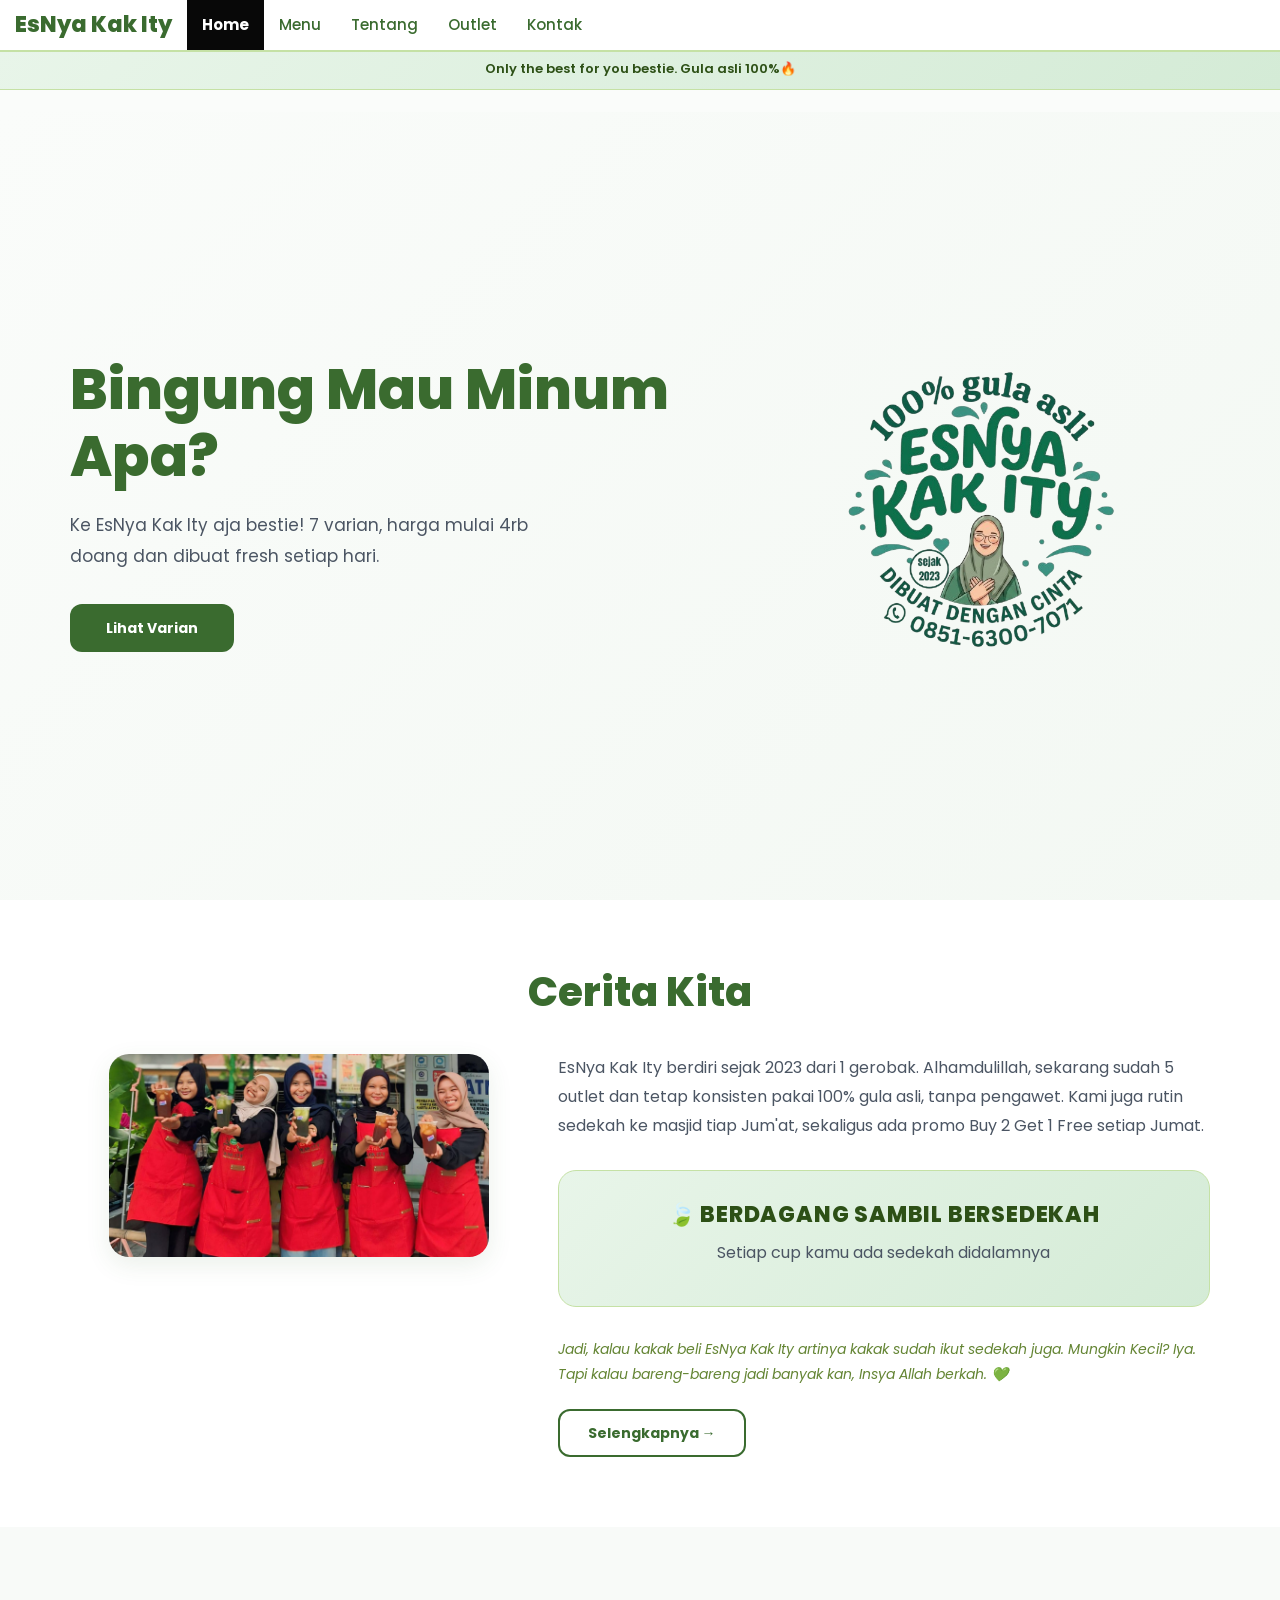
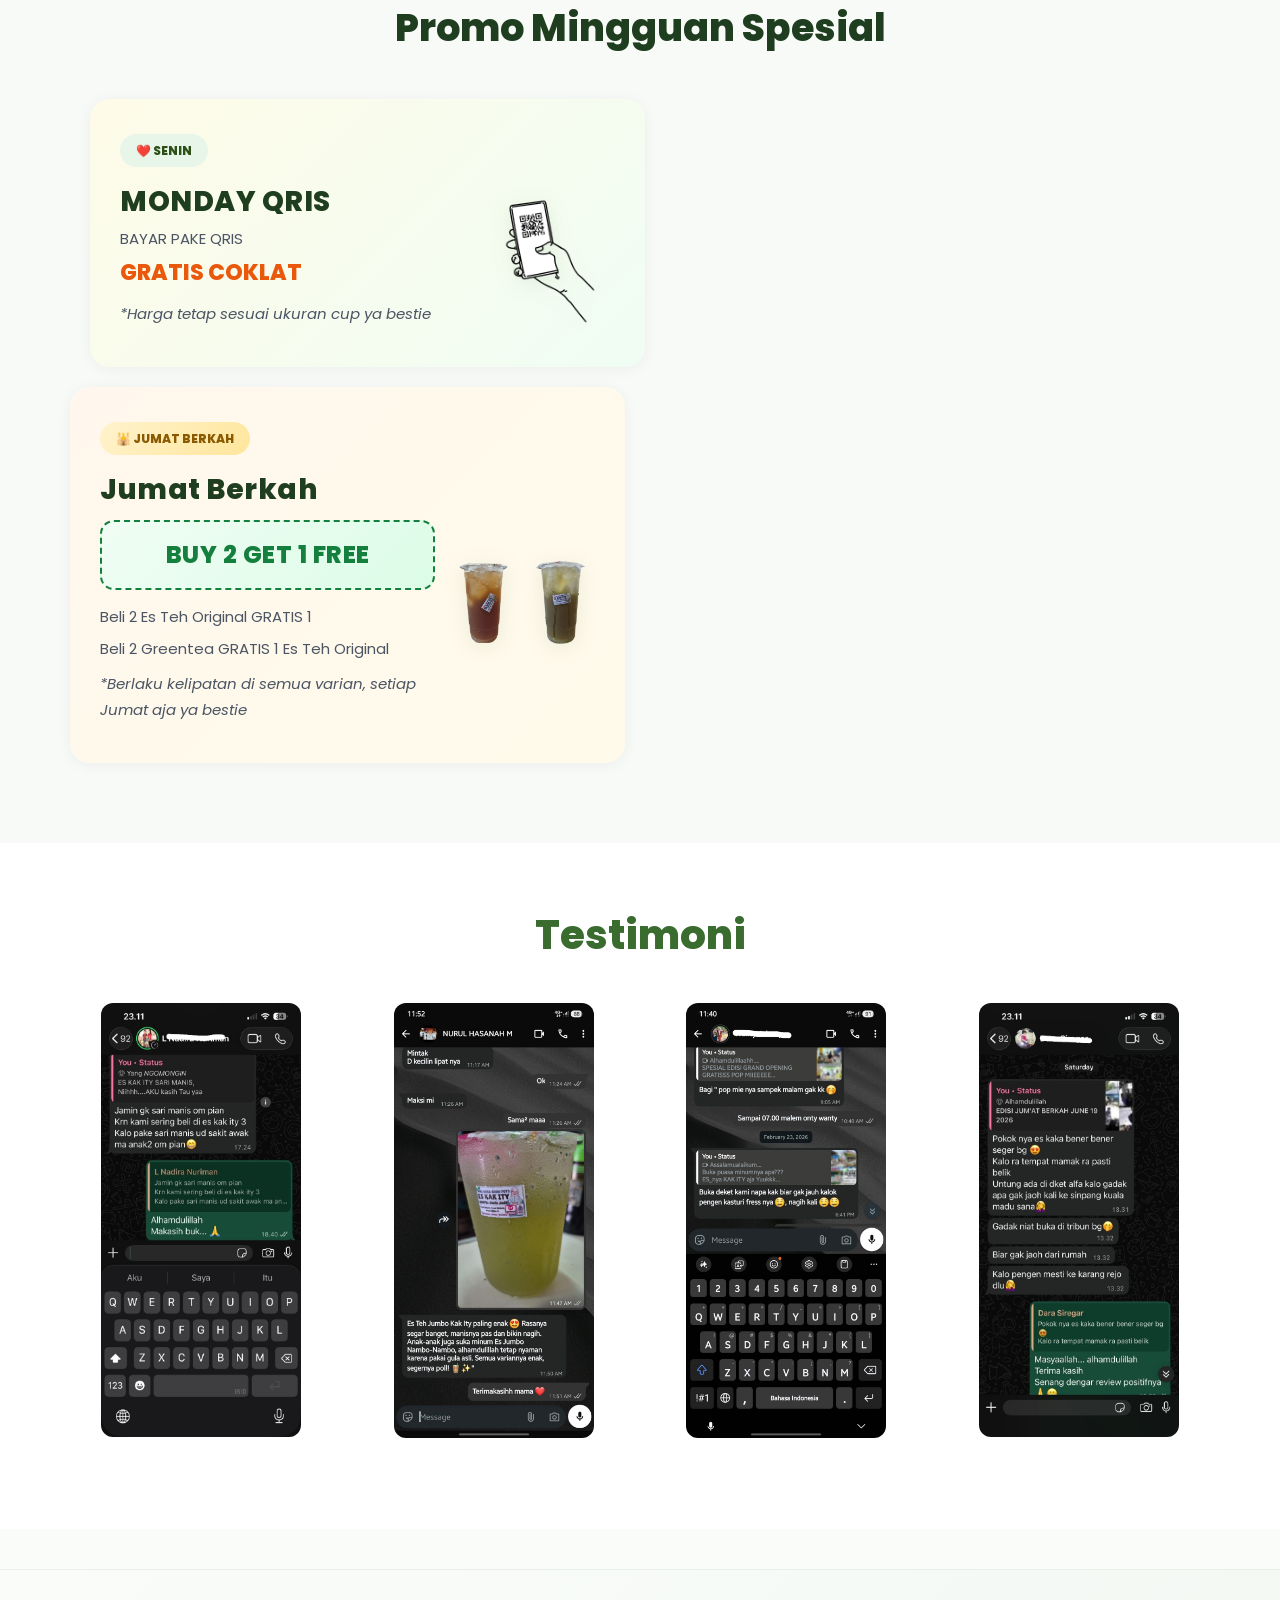
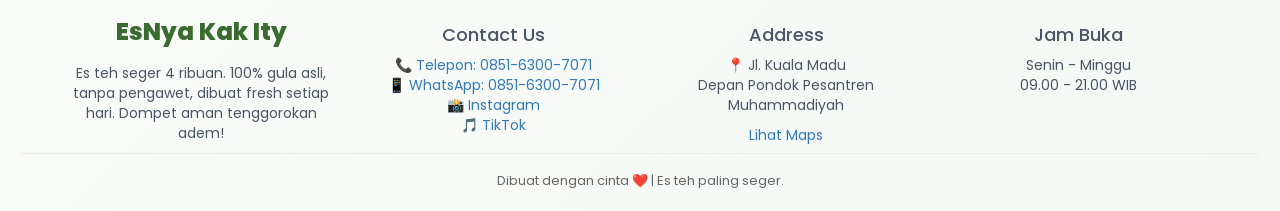
==== commit 4d5d494f: "update bootstrap" ====
--- a/index.html
+++ b/index.html
@@ -31,22 +31,26 @@
   font-weight: 800;
 }
 
+
 .navbar-inverse .navbar-nav > li > a{
   color: #3A6B2F;
-  font-weight: 600;
+  font-weight: 500;
   font-size: 15px;
 }
 .navbar-inverse .navbar-nav > li > a:hover{
   color: #2D5016;
+ 
 }
 .navbar-inverse .navbar-nav > .active > a{
-  color: #2D5016;
+ 
   font-weight: 700;
-  border-bottom: 3px solid #3A6B2F;
-}
+ 
+}
+
+
 
 .navbar-inverse .navbar-toggle .icon-bar{
-  background-color: #3A6B2F;
+  background-color: #222;
 }
 
 .bar-info{
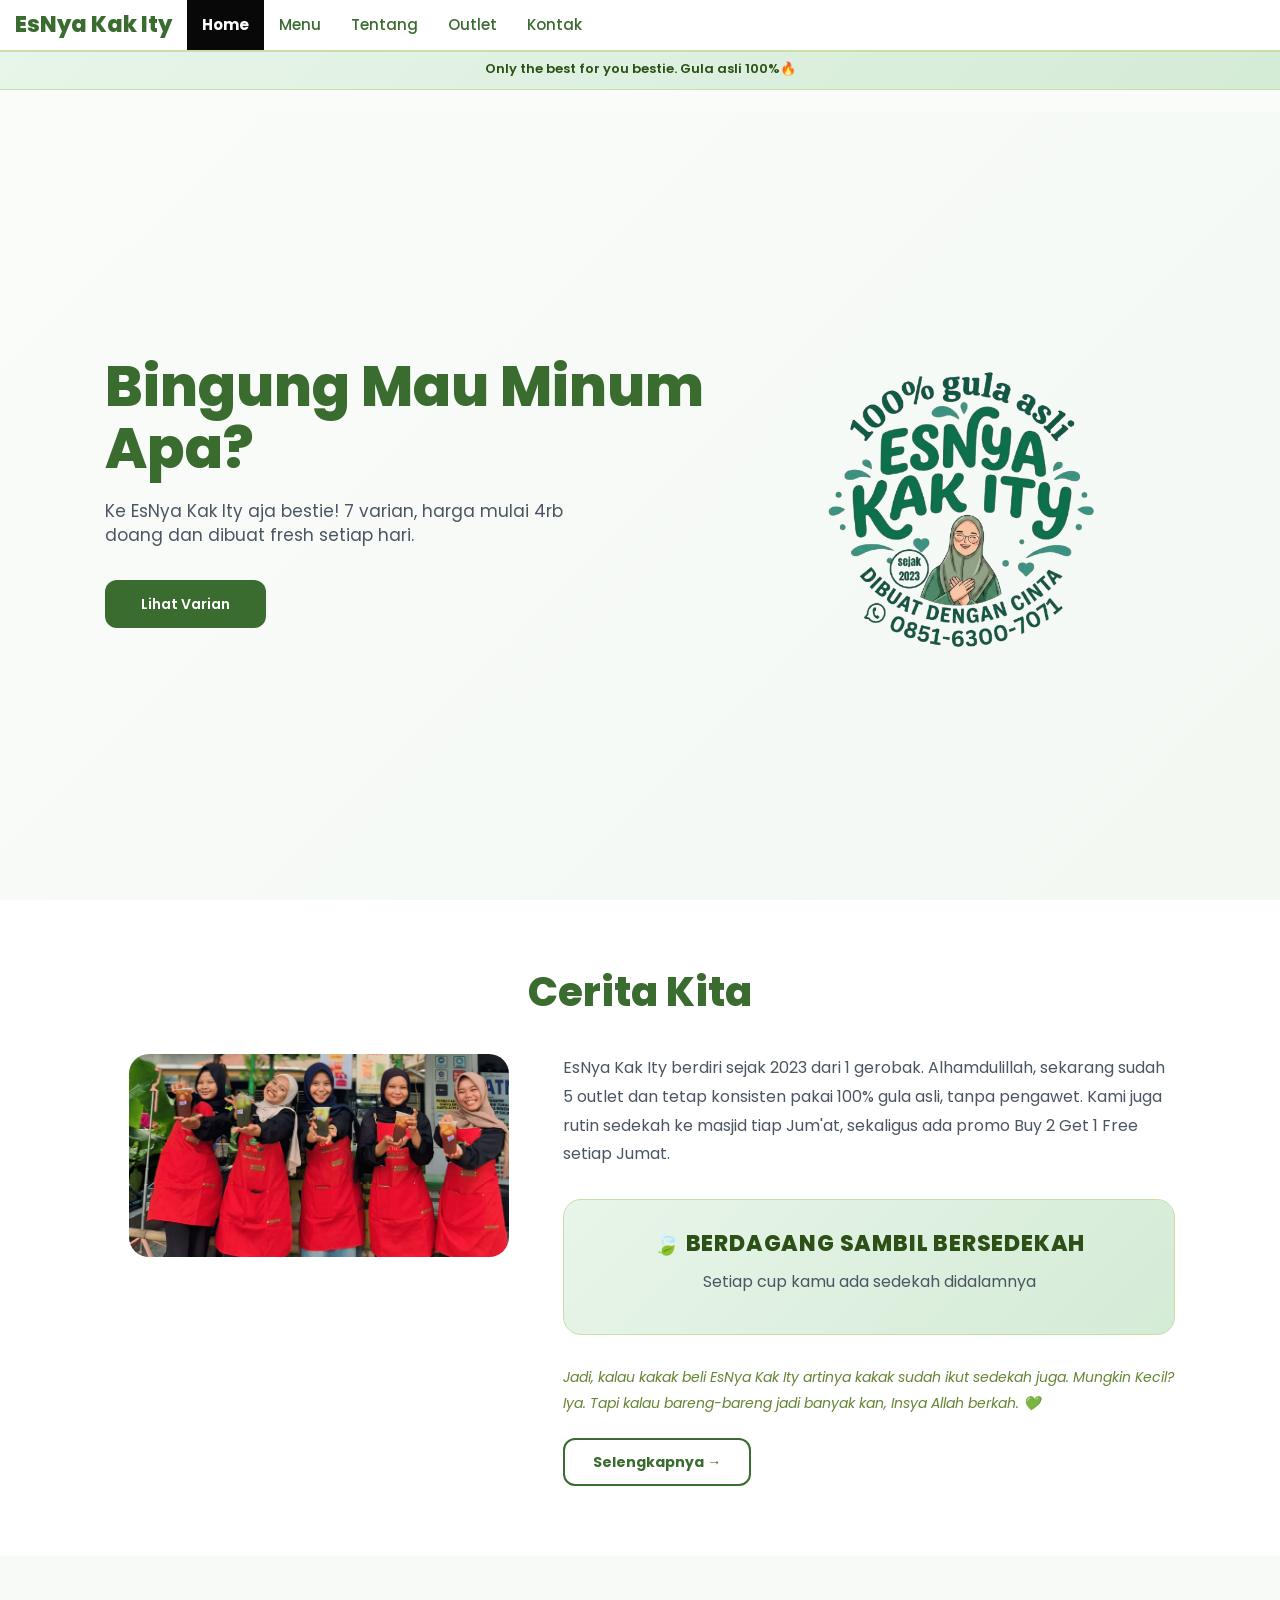
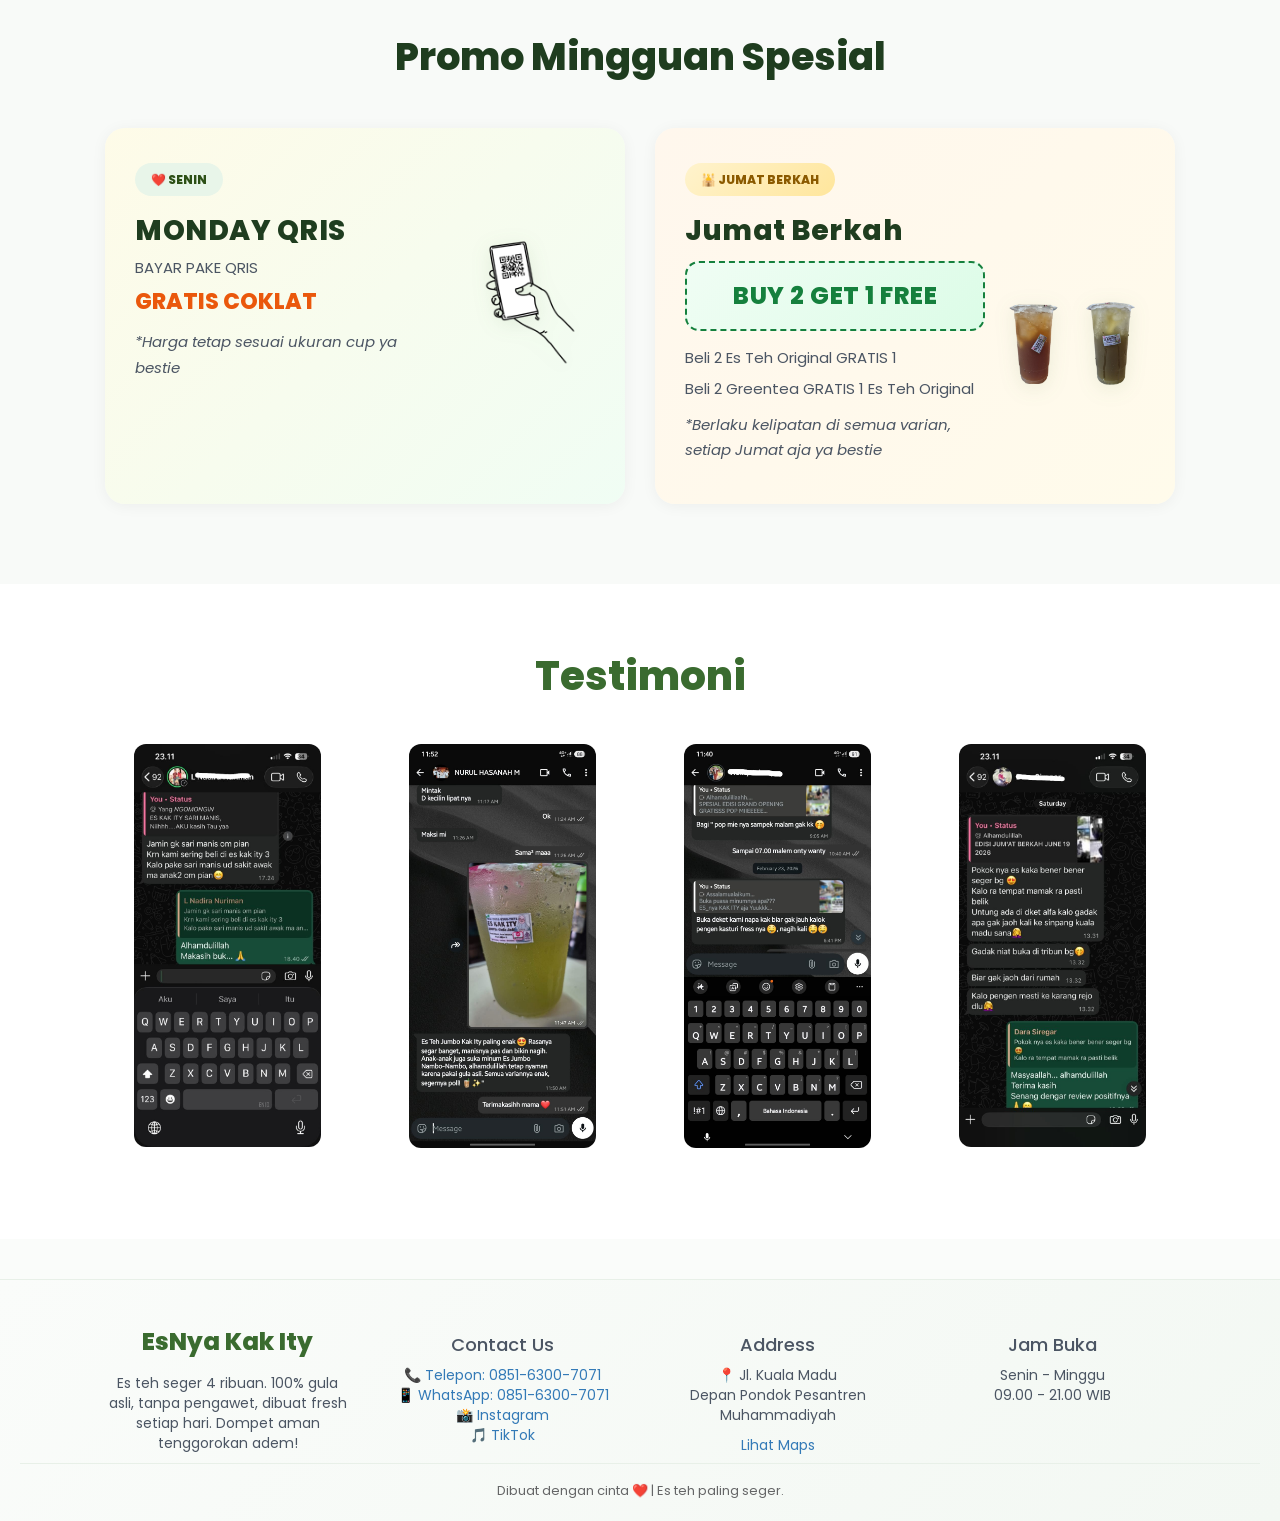
==== commit b738270e: "update bootstrap" ====
--- a/index.html
+++ b/index.html
@@ -5,436 +5,39 @@
 <meta name="viewport" content="width=device-width, initial-scale=1">
 <title>EsNya Kak Ity - Es Teh Seger 4 Ribuan</title>
 <link href="bootstrap/css/bootstrap.min.css" rel="stylesheet">
+
+<link href="style.css" rel="stylesheet">
+
 <link href="https://fonts.googleapis.com/css2?family=Poppins:wght@400;500;600;700;800&display=swap" rel="stylesheet">
 
-<style>
-body{
-  padding-top: 112px; 
-  background: #FAFCFA;
-  font-family: 'Poppins', sans-serif;
-}
 
-.navbar-inverse{
-  background-color: #ffffff;
-  border-radius: 0;
-  position: fixed;
-  top: 0; left: 0; right: 0;
-  z-index: 1030;
-  margin-bottom: 0;
-  border: none;
-  border-bottom: 2px solid #C5E1A5;
-}
-
-.navbar-inverse .navbar-brand{
-  color: #3A6B2F;
-  font-size: 22px;
-  font-weight: 800;
-}
-
-
-.navbar-inverse .navbar-nav > li > a{
-  color: #3A6B2F;
-  font-weight: 500;
-  font-size: 15px;
-}
-.navbar-inverse .navbar-nav > li > a:hover{
-  color: #2D5016;
- 
-}
-.navbar-inverse .navbar-nav > .active > a{
- 
-  font-weight: 700;
- 
-}
-
-
-
-.navbar-inverse .navbar-toggle .icon-bar{
-  background-color: #222;
-}
-
-.bar-info{
-  background: linear-gradient(135deg, #E8F5E9 0%, #D4EBD6 100%);
-  color: #2D5016;
-  padding: 10px 0;
-  font-size: 13px;
-  font-weight: 600;
-  position: fixed;
-  top: 50px;
-  left: 0; right: 0;
-  z-index: 1029;
-  border-bottom: 1.5px solid #C5E1A5;
-  text-align: center;
-}
-
-.hero {
-  background: linear-gradient(135deg, #FAFCFA 0%, #F3F8F3 100%);
-  min-height: calc(100dvh - 112px);
-  display: flex;
-  align-items: center;
-  padding: 40px 0;
-}
-.hero h1 {
-  font-size: 56px;
-  font-weight: 800;
-  color: #3A6B2F;
-  margin: 0 0 20px;
-  line-height: 1.2;
-}
-.hero p {
-  font-size: 17px;
-  color: #4B5563;
-  margin-bottom: 32px;
-  max-width: 480px;
-  line-height: 1.8;
-}
-.btn-primary {
-  background: #3A6B2F;
-  color: white;
-  padding: 14px 36px;
-  font-weight: 700;
-  font-size: 14px;
-  border-radius: 12px;
-  border: 0;
-  transition: 0.3s;
-}
-.btn-primary:hover { 
-  background: #2D5016; 
-  transform: translateY(-2px);
-}
-.hero img {
-  max-width: 300px;
-}
-
-.cerita-kita {
-  padding: 70px 0;
-  background: white;
-}
-.cerita-kita h2 {
-  font-size: 40px;
-  font-weight: 800;
-  color: #3A6B2F;
-  margin: 0 0 40px;
-  text-align: center;
-}
-.cerita-kita p {
-  font-size: 16px;
-  color: #4B5563;
-  line-height: 1.8;
-}
-.cerita-kita .kecil {
-  font-size: 14px;
-  font-style: italic;
-  color: #648534;
-}
-.kotak-sedekah {
-  background: linear-gradient(135deg, #E8F5E9 0%, #D4EBD6 100%);
-  color: #2D5016;
-  padding: 28px 25px;
-  border-radius: 18px;
-  text-align: center;
-  margin: 30px 0;
-  border: 1.5px solid #C5E1A5;
-}
-.kotak-sedekah span {
-  font-size: 22px;
-  font-weight: 800;
-  display: block;
-  margin-bottom: 8px;
-  letter-spacing: 0.8px;
-  color: #2D5016;
-}
-.btn-outline {
-  display: inline-block;
-  margin-top: 12px;
-  padding: 12px 28px;
-  border: 2px solid #3A6B2F;  
-  color: #3A6B2F;
-  font-size: 14px;
-  font-weight: 700; 
-  border-radius: 12px;
-  background: white;
-  transition: 0.3s;
-}
-.btn-outline:hover{
-  background: #3A6B2F;
-  color: white;
-}
-.story-img img {
-  max-width: 380px;
-  border-radius: 20px;
-  box-shadow: 0 8px 25px rgba(58,107,47,0.1);
-}
-
-.promo-minggu {
-  padding: 80px 0;
-  background: #F8FAF8;
-}
-.promo-minggu h2 {
-  font-size: 38px;
-  font-weight: 800;
-  color: #1F3D1F;
-  margin: 0 0 50px;
-  text-align: center;
-}
-.row-promo {
-  display: flex;
-  flex-wrap: wrap;
-  gap: 20px;
-}
-.kartu-promo {
-  background: linear-gradient(135deg, #FFF7ED 0%, #FFFBEB 100%);
-  border-radius: 20px;
-  padding: 35px 30px;
-  box-shadow: 0 2px 15px rgba(0,0,0,0.05);
-  flex: 1 1 calc(50% - 10px);
-}
-
-.kartu-promo.senin {
-  background: linear-gradient(135deg, #FEFBE8 0%, #F0FDF4 100%);
-}
-.hari-promo {
-  background: #E8F5E9;
-  color: #2D5016;
-  font-size: 12px;
-  font-weight: 800;
-  padding: 8px 16px;
-  border-radius: 20px;
-  display: inline-flex;
-  align-items: center;
-  gap: 6px;
-  margin-bottom: 20px;
-  width: fit-content;
-}
-.hari-promo.jumat {
-  background: linear-gradient(135deg, #FFF3CD 0%, #FFE69C 100%);
-  color: #8B5A00;
-}
-.isi-promo {
-  display: flex;
-  align-items: center;
-  justify-content: space-between;
-  gap: 20px;
-}
-.teks-promo {flex: 1}
-.teks-promo h3 {
-  font-size: 28px;
-  font-weight: 800;
-  color: #1F3D1F;
-  margin: 0 0 8px;
-  letter-spacing: 0.5px;
-}
-.teks-promo p {
-  font-size: 15px;
-  color: #4B5563;
-  line-height: 1.7;
-  margin-bottom: 6px;
-}
-.teks-promo .highlight {
-  font-size: 22px;
-  font-weight: 800;
-  color: #EA580C;
-  display: block;
-  margin: 6px 0 12px;
-}
-.buy2get1-box {
-  background: linear-gradient(135deg, #F0FDF4 0%, #DCFCE7 100%);
-  border: 2px dashed #15803D;
-  color: #1F3D1F;
-  font-size: 20px;
-  font-weight: 800;
-  text-align: center;
-  padding: 16px 10px;
-  border-radius: 14px;
-  margin: 14px 0;
-  letter-spacing: 0.5px;
-}
-.buy2get1-box span {
-  font-size: 24px;
-  color: #15803D;
-}
-
-.gambar-promo img {
-  width: 130px;
-  height: 130px;
-  object-fit: contain;
-  filter: drop-shadow(0 4px 10px rgba(58,107,47,0.1));
-}
-.gambar-promo.jumat {
-  display: flex;
-  gap: 10px;
-}
-.gambar-promo.jumat img {
-  width: 65px;
-  height: 85px;
-  object-fit: contain;
-}
-.catatan-promo {
-  font-size: 12px;
-  color: #6B7280;
-  font-style: italic;
-  margin-top: 10px;
-}
-
-.kata-pelanggan {
-  padding: 70px 0;
-  background: white;
-}
-.kata-pelanggan h2 {
-  font-size: 40px;
-  font-weight: 800;
-  color: #3A6B2F;
-  margin: 0 0 40px;
-  text-align: center;
-}
-.ss-pelanggan {
-  border-radius: 16px;
-  padding: 6px;
-  margin-bottom: 15px;
-  text-align: center;
-}
-.ss-pelanggan img {
-  width: 80%;
-  border-radius: 12px;
-  display: inline-block;
-}
-.bawah-footer{
-  background: linear-gradient(135deg, #FAFCFA 0%, #F3F8F3 100%);
-  color: #4B5563;
-  padding: 45px 20px 20px;
-  margin-top: 40px;
-  border-top: 1px solid #E8F0E8;
-  width: 100%;
-  text-align: center;
-}
-.logo-bawah{
-  font-size: 24px;
-  font-weight: 800;
-  margin-bottom: 14px;
-  color: #3A6B2F;
-}
-.copy-bawah{
-  border-top: 1px solid #E8F0E8;
-  padding-top: 18px;
-  text-align: center;
-  font-size: 13px;
-  color: #656667;
-}
-
-/* ===== FIX TABLET IPAD 768 - 1024px ===== */
-@media (min-width: 768px) and (max-width: 1024px){
-  body{padding-top: 70px} 
-  .bar-info{top: 50px; font-size: 12px; padding: 10px 0}
-  
-  /* FIX HERO IPAD */
-  .hero{
-    min-height: auto;
-    padding: 60px 0;
-  }
-  .hero .row{
-    display: flex !important;
-    align-items: center;
-    flex-direction: row-reverse !important; /* Gambar kanan, teks kiri */
-    gap: 30px;
-  }
-  .hero .col-md-5, 
-  .hero .col-md-7{
-    width: 50% !important;
-    float: none !important;
-    padding: 0 15px;
-  }
-  .hero .col-sm-push-7,
-  .hero .col-sm-pull-5{
-    left: 0 !important;
-    right: 0 !important;
-  }
-  .hero h1{
-    font-size: 36px !important;
-    text-align: left !important;
-    margin-bottom: 15px;
-  }
-  .hero p{
-    font-size: 15px !important;
-    text-align: left !important;
-    max-width: 100% !important;
-    margin-bottom: 25px;
-  }
-  .hero img{
-    max-width: 220px !important; /* Perkecil biar ga keluar layar */
-    margin: 0 auto !important;
-    display: block;
-  }
-  
-  /* CERITA 2 KOLOM */
-  .cerita-kita{padding: 60px 30px}
-  .cerita-kita .row{display: flex !important; gap: 30px;}
-  .cerita-kita h2{text-align: left; font-size: 32px;}
-  .story-img img{max-width: 100%}
-  
-  /* PROMO 2 KOLOM */
-  .promo-minggu{padding: 60px 30px}
-  .row-promo{display: flex !important;}
-  .kartu-promo{flex: 1 1 calc(50% - 10px) !important;}
-  .isi-promo{flex-direction: row; text-align: left}
-  
-  .kata-pelanggan{padding: 60px 30px}
-}
-
-/* ===== HP 480px kebawah ===== */
-@media (max-width: 767px){
-  body{padding-top: 70px} 
-  .bar-info{top: 50px; font-size: 12px; padding: 10px 0}
-  .hero{
-    min-height: auto;
-    padding: 30px 18px 70px;
-    text-align: center;
-  }
-  .hero .row{display: block !important;}
-  .hero h1{font-size: 32px; margin-bottom: 18px; line-height: 1.2;}
-  .hero p{font-size: 15px; margin: 0 auto 32px; max-width: 100%;}
-  .hero img{max-width: 200px; margin: 0 auto 20px; display: block;}
-  
-  .cerita-kita{padding: 50px 18px}
-  .cerita-kita h2{font-size: 28px; margin-bottom: 30px}
-  .story-img{margin-bottom: 25px}
-  .story-img img{max-width: 100%}
-  
-  .promo-minggu{padding: 50px 18px}
-  .promo-minggu h2{font-size: 26px; margin-bottom: 30px}
-  .row-promo{display: block}
-  .kartu-promo{margin-bottom: 20px; padding: 24px; flex: 1 1 100%;}
-  .isi-promo{flex-direction: column; text-align: center}
-  .gambar-promo, .gambar-promo.jumat{margin-top: 15px; justify-content: center}
-  .gambar-promo img{width: 110px; height: 110px}
-  .gambar-promo.jumat img{width: 55px; height: 75px}
-  
-  .kata-pelanggan{padding: 50px 18px}
-  .kata-pelanggan h2{font-size: 28px; margin-bottom: 30px}
-}
-</style>
 </head>
 <body>
 
 <nav class="navbar navbar-inverse">
-  <div class="navbar-header">
-    <button type="button" class="navbar-toggle collapsed" data-toggle="collapse" data-target="#bs-example-navbar-collapse-1" aria-expanded="false">
-      <span class="sr-only">Toggle Nav</span>
-      <span class="icon-bar"></span>
-      <span class="icon-bar"></span>
-      <span class="icon-bar"></span>
-    </button>
-    <a class="navbar-brand" href="index.html">EsNya Kak Ity</a>
-  </div>
-  <div class="collapse navbar-collapse" id="bs-example-navbar-collapse-1">
-    <ul class="nav navbar-nav">
-      <li class="active"><a href="index.html">Home<span class="sr-only">(current)</span></a></li>
-      <li><a href="menu.html">Menu</a></li>
-      <li><a href="tentang.html">Tentang</a></li>
-      <li><a href="outlet.html">Outlet</a></li>
-      <li><a href="kontak.html">Kontak</a></li>
-    </ul>
-  </div>
-</nav>  
+		
+	<div class="navbar-header">
+			<button type="button" class="navbar-toggle collapsed" data-toggle="collapse" data-target="#bs-example-navbar-collapse-1" aria-expanded="false">
+			<span class="sr-only">Toggle Nav</span>
+			<span class="icon-bar"></span>
+			<span class="icon-bar"></span>
+			<span class="icon-bar"></span>
+			</button>
+			<a class="navbar-brand" href="index.html">EsNya Kak Ity</a>
+	</div>
+		<div class="collapse navbar-collapse" id="bs-example-navbar-collapse-1">
+			<ul class="nav navbar-nav">
+			<li class="active"><a href="index.html">Home<span class="sr-only">(current)</span></a></li>
+			<li><a href="menu.html">Menu</a></li>
+			<li><a href="tentang.html">Tentang</a></li>
+			<li><a href="outlet.html">Outlet</a></li>
+			<li><a href="kontak.html">Kontak</a></li>
+
+			
+			</ul>
+	</div>
+		
+	</nav>	
 
 <div class="bar-info">
     Only the best for you bestie. Gula asli 100%🔥
@@ -443,10 +46,10 @@
 <section class="hero">
   <div class="container">
     <div class="row">
-      <div class="col-md-5 col-sm-5 col-sm-push-7 text-center">
+      <div class="col-md-5 col-sm-push-7 text-center">
         <img src="es-removebg-preview.png" alt="Logo EsNya Kak Ity">
       </div>
-      <div class="col-md-7 col-sm-7 col-sm-pull-5">
+      <div class="col-md-7 col-sm-pull-5">
         <h1>Bingung Mau Minum Apa?</h1>
         <p>Ke EsNya Kak Ity aja bestie! 7 varian, harga mulai 4rb doang dan dibuat fresh setiap hari.</p>
         <a href="menu.html" class="btn btn-primary">Lihat Varian</a>
@@ -459,12 +62,13 @@
   <div class="container">
     <h2>Cerita Kita</h2>
     <div class="row">
-      <div class="col-md-5 col-sm-5">
+      <div class="col-md-5">
+        
         <div class="story-img">
           <img src="member.jpeg" alt="Kak Ity - Owner EsNya Kak Ity" class="img-responsive center-block">
         </div>
       </div>
-      <div class="col-md-7 col-sm-7">
+      <div class="col-md-7">
          <p>EsNya Kak Ity berdiri sejak 2023 dari 1 gerobak. Alhamdulillah, sekarang sudah 5 outlet dan tetap konsisten pakai 100% gula asli, tanpa pengawet. Kami juga rutin sedekah ke masjid tiap Jum'at, sekaligus ada promo Buy 2 Get 1 Free setiap Jumat.</p>
         
         <div class="kotak-sedekah">
@@ -529,22 +133,22 @@
   <div class="container">
     <h2>Testimoni</h2>
     <div class="row">
-      <div class="col-md-3 col-sm-6 col-xs-6">
+      <div class="col-md-3 col-xs-6">
         <div class="ss-pelanggan">
           <img src="tes1.jpeg" alt="Testimoni 1" class="img-responsive">
         </div>
       </div>
-      <div class="col-md-3 col-sm-6 col-xs-6">
+      <div class="col-md-3 col-xs-6">
         <div class="ss-pelanggan">
           <img src="test2.jpeg" alt="Testimoni 2" class="img-responsive">
         </div>
       </div>
-      <div class="col-md-3 col-sm-6 col-xs-6">
+      <div class="col-md-3 col-xs-6">
         <div class="ss-pelanggan">
           <img src="testi3.jpeg" alt="Testimoni 3" class="img-responsive">
         </div>
       </div>
-      <div class="col-md-3 col-sm-6 col-xs-6">
+      <div class="col-md-3 col-xs-6">
         <div class="ss-pelanggan">
           <img src="testii4.jpeg" alt="Testimoni 4" class="img-responsive">
         </div>
@@ -556,23 +160,23 @@
 <footer class="bawah-footer">
   <div class="container footer-grid">
     <div class="row">
-      <div class="col-md-3 col-sm-6">
+      <div class="col-md-3">
         <div class="logo-bawah">EsNya Kak Ity</div>
         <p>Es teh seger 4 ribuan. 100% gula asli, tanpa pengawet, dibuat fresh setiap hari. Dompet aman tenggorokan adem!</p>
       </div>
-      <div class="col-md-3 col-sm-6">
+      <div class="col-md-3">
         <h4>Contact Us</h4>
         <p><a href="tel:085163007071">📞 Telepon: 0851-6300-7071</a><br>
         <a href="https://wa.me/6285163007071" target="_blank">📱 WhatsApp: 0851-6300-7071</a><br>
         <a href="https://www.instagram.com/eskakity" target="_blank">📸 Instagram</a><br>
         <a href="#" target="_blank">🎵 TikTok</a></p>
       </div>
-      <div class="col-md-3 col-sm-6">
+      <div class="col-md-3">
         <h4>Address</h4>
         <p>📍 Jl. Kuala Madu<br>Depan Pondok Pesantren<br>Muhammadiyah</p>
          <a href="https://maps.app.goo.gl/UXwX31VPiWoHEswo9" target="_blank">Lihat Maps</a>
       </div>
-      <div class="col-md-3 col-sm-6">
+      <div class="col-md-3">
         <h4>Jam Buka</h4>
         <p>Senin - Minggu<br>09.00 - 21.00 WIB</p>
       </div>
--- a/style.css
+++ b/style.css
@@ -0,0 +1,948 @@
+
+body{
+  padding-top: 112px; 
+  background: #FAFCFA;
+  font-family: 'Poppins', sans-serif;
+}
+
+
+.navbar-inverse{
+  background-color: #ffffff;
+  border-radius: 0;
+  position: fixed;
+  top: 0; left: 0; right: 0;
+  z-index: 1030;
+  margin-bottom: 0;
+  border: none;
+  border-bottom: 2px solid #C5E1A5;
+}
+
+.navbar-inverse .navbar-brand{
+  color: #3A6B2F;
+  font-size: 22px;
+  font-weight: 800;
+}
+
+
+.navbar-inverse .navbar-nav > li > a{
+  color: #3A6B2F;
+  font-weight: 500;
+  font-size: 15px;
+}
+.navbar-inverse .navbar-nav > li > a:hover{
+  color: #2D5016;
+ 
+}
+.navbar-inverse .navbar-nav > .active > a{
+ 
+  font-weight: 700;
+ 
+}
+
+
+.navbar-inverse .navbar-toggle .icon-bar{
+  background-color: #222;
+}
+
+
+
+.bar-info{
+  background: linear-gradient(135deg, #E8F5E9 0%, #D4EBD6 100%);
+  color: #2D5016;
+  padding: 10px 0;
+  font-size: 13px;
+  font-weight: 600;
+  position: fixed;
+  top: 50px;
+  left: 0; right: 0;
+  z-index: 1029;
+  border-bottom: 1.5px solid #C5E1A5;
+  text-align: center;
+}
+.hero {
+  background: linear-gradient(135deg, #FAFCFA 0%, #F3F8F3 100%);
+  min-height: calc(100dvh - 112px);
+  display: flex;
+  align-items: center;
+}
+.hero h1 {
+  font-size: 56px;
+  font-weight: 800;
+  color: #3A6B2F;
+  margin: 0 0 20px;
+}
+.hero p {
+  font-size: 17px;
+  color: #4B5563;
+  margin-bottom: 32px;
+  max-width: 480px;
+}
+.btn-primary {
+  background: #3A6B2F;
+  color: white;
+  padding: 14px 36px;
+  font-weight: 600;
+  font-size: 14px;
+  border-radius: 12px;
+  border: 0;
+}
+.btn-primary:hover { 
+  background: #2D5016; 
+}
+.hero img {
+  max-width: 300px;
+}
+.cerita-kita {
+  padding: 70px 0;
+  background: white;
+}
+.cerita-kita h2 {
+  font-size: 40px;
+  font-weight: 800;
+  color: #3A6B2F;
+  margin: 0 0 40px;
+  text-align: center;
+}
+.cerita-kita p {
+  font-size: 16px;
+  color: #4B5563;
+  line-height: 1.8;
+}
+.cerita-kita .kecil {
+  font-size: 14px;
+  font-style: italic;
+  color: #648534;
+}
+.kotak-sedekah {
+  background: linear-gradient(135deg, #E8F5E9 0%, #D4EBD6 100%);
+  color: #2D5016;
+  padding: 28px 25px;
+  border-radius: 18px;
+  text-align: center;
+  margin: 30px 0;
+  border: 1.5px solid #C5E1A5;
+}
+.kotak-sedekah span {
+  font-size: 22px;
+  font-weight: 800;
+  display: block;
+  margin-bottom: 8px;
+  letter-spacing: 0.8px;
+  color: #2D5016;
+}
+.btn-outline {
+  display: inline-block;
+  margin-top: 12px;
+  padding: 12px 28px;
+  border: 2px solid #3A6B2F;  
+  color: #3A6B2F;
+  font-size: 14px;
+  font-weight: 700; 
+  border-radius: 12px;
+  background: white;
+}
+.story-img img {
+  max-width: 380px;
+  border-radius: 20px;
+}
+
+.promo-minggu {
+  padding: 80px 0;
+  background: #F8FAF8;
+}
+.promo-minggu h2 {
+  font-size: 38px;
+  font-weight: 800;
+  color: #1F3D1F;
+  margin: 0 0 50px;
+  text-align: center;
+}
+.row-promo {
+  display: flex;
+  flex-wrap: wrap;
+}
+.kartu-promo {
+  background: linear-gradient(135deg, #FFF7ED 0%, #FFFBEB 100%);
+  border-radius: 20px;
+  padding: 35px 30px;
+  box-shadow: 0 2px 15px rgba(0,0,0,0.05);
+  height: 100%;
+}
+
+.kartu-promo.senin {
+  background: linear-gradient(135deg, #FEFBE8 0%, #F0FDF4 100%);
+}
+.hari-promo {
+  background: #E8F5E9;
+  color: #2D5016;
+  font-size: 12px;
+  font-weight: 800;
+  padding: 8px 16px;
+  border-radius: 20px;
+  display: inline-flex;
+  align-items: center;
+  gap: 6px;
+  margin-bottom: 20px;
+  width: fit-content;
+}
+.hari-promo.jumat {
+  background: linear-gradient(135deg, #FFF3CD 0%, #FFE69C 100%);
+  color: #8B5A00;
+}
+.isi-promo {
+  display: flex;
+  align-items: center;
+  justify-content: space-between;
+  gap: 20px;
+  flex: 1;
+}
+.teks-promo {flex: 1}
+.teks-promo h3 {
+  font-size: 28px;
+  font-weight: 800;
+  color: #1F3D1F;
+  margin: 0 0 8px;
+  letter-spacing: 0.5px;
+}
+.teks-promo p {
+  font-size: 15px;
+  color: #4B5563;
+  line-height: 1.7;
+  margin-bottom: 6px;
+}
+.teks-promo .highlight {
+  font-size: 22px;
+  font-weight: 800;
+  color: #EA580C;
+  display: block;
+  margin: 6px 0 12px;
+}
+.buy2get1-box {
+  background: linear-gradient(135deg, #F0FDF4 0%, #DCFCE7 100%);
+  border: 2px dashed #15803D;
+  color: #1F3D1F;
+  font-size: 20px;
+  font-weight: 800;
+  text-align: center;
+  padding: 16px 10px;
+  border-radius: 14px;
+  margin: 14px 0;
+  letter-spacing: 0.5px;
+}
+.buy2get1-box span {
+  font-size: 24px;
+  color: #15803D;
+}
+
+.gambar-promo img {
+  width: 130px;
+  height: 130px;
+  object-fit: contain;
+  filter: drop-shadow(0 4px 10px rgba(58,107,47,0.1));
+}
+.gambar-promo.jumat {
+  display: flex;
+  gap: 10px;
+}
+.gambar-promo.jumat img {
+  width: 65px;
+  height: 85px;
+  object-fit: contain;
+}
+.catatan-promo {
+  font-size: 12px;
+  color: #6B7280;
+  font-style: italic;
+  margin-top: 10px;
+}
+
+.kata-pelanggan {
+  padding: 70px 0;
+  background: white;
+}
+.kata-pelanggan h2 {
+  font-size: 40px;
+  font-weight: 800;
+  color: #3A6B2F;
+  margin: 0 0 40px;
+  text-align: center;
+}
+.ss-pelanggan {
+  border-radius: 16px;
+  padding: 6px;
+  margin-bottom: 15px;
+  text-align: center;
+}
+.ss-pelanggan img {
+  width: 80%;
+  border-radius: 12px;
+  display: inline-block;
+}
+.bawah-footer{
+  background: linear-gradient(135deg, #FAFCFA 0%, #F3F8F3 100%);
+  color: #4B5563;
+  padding: 45px 20px 20px;
+  margin-top: 40px;
+  border-top: 1px solid #E8F0E8;
+  width: 100%;
+  text-align: center;
+}
+.logo-bawah{
+  font-size: 24px;
+  font-weight: 800;
+  margin-bottom: 14px;
+  color: #3A6B2F;
+}
+.copy-bawah{
+  border-top: 1px solid #E8F0E8;
+  padding-top: 18px;
+  text-align: center;
+  font-size: 13px;
+  color: #656667;
+}
+
+
+@media (min-width: 768px) and (max-width: 1024px){
+  body{padding-top: 70px} 
+  .bar-info{top: 50px; font-size: 12px; padding: 10px 0}
+  
+ 
+  .hero{
+    min-height: auto;
+    padding: 60px 0;
+  }
+  .hero .row{
+    display: flex !important;
+    align-items: center;
+    flex-direction: row-reverse !important;
+    gap: 30px;
+  }
+  .hero .col-md-5, 
+  .hero .col-md-7{
+    width: 50% !important;
+    float: none !important;
+    padding: 0 15px;
+  }
+  .hero .col-sm-push-7,
+  .hero .col-sm-pull-5{
+    left: 0 !important;
+    right: 0 !important;
+  }
+  .hero h1{
+    font-size: 36px !important;
+    text-align: left !important;
+    margin-bottom: 15px;
+  }
+  .hero p{
+    font-size: 15px !important;
+    text-align: left !important;
+    max-width: 100% !important;
+    margin-bottom: 25px;
+  }
+  .hero img{
+    max-width: 220px !important; 
+    margin: 0 auto !important;
+    display: block;
+  }
+  
+ 
+  .cerita-kita{padding: 60px 30px}
+  .cerita-kita .row{display: flex !important; gap: 30px;}
+  .cerita-kita h2{text-align: left; font-size: 32px;}
+  .story-img img{max-width: 100%}
+  
+
+  .promo-minggu{padding: 60px 30px}
+  .row-promo{display: flex !important;}
+  .kartu-promo{flex: 1 1 calc(50% - 10px) !important;}
+  .isi-promo{flex-direction: row; text-align: left}
+  
+  .kata-pelanggan{padding: 60px 30px}
+}
+
+
+@media (max-width: 767px){
+  body{padding-top: 124px} 
+  .bar-info{top: 50px; font-size: 12px; padding: 10px 0}
+  .hero{
+    min-height: auto;
+    padding: 30px 18px 70px;
+    text-align: center;
+  }
+  .hero .row{display: block !important;}
+  .hero h1{font-size: 32px; margin-bottom: 18px; line-height: 1.2;}
+  .hero p{font-size: 15px; margin: 0 auto 32px; max-width: 100%;}
+  .hero img{max-width: 200px; margin: 0 auto 20px; display: block;}
+  
+  .cerita-kita{padding: 50px 18px}
+  .cerita-kita h2{font-size: 28px; margin-bottom: 30px}
+  .story-img{margin-bottom: 25px}
+  .story-img img{max-width: 100%}
+  
+  .promo-minggu{padding: 50px 18px}
+  .promo-minggu h2{font-size: 26px; margin-bottom: 30px}
+  .row-promo{display: block}
+  .kartu-promo{margin-bottom: 20px; padding: 24px; flex: 1 1 100%;}
+  .isi-promo{flex-direction: column; text-align: center}
+  .gambar-promo, .gambar-promo.jumat{margin-top: 15px; justify-content: center}
+  .gambar-promo img{width: 110px; height: 110px}
+  .gambar-promo.jumat img{width: 55px; height: 75px}
+  
+  .kata-pelanggan{padding: 50px 18px}
+  .kata-pelanggan h2{font-size: 28px; margin-bottom: 30px}
+}
+.banner-menu{
+  position: relative;
+  height: 200px;
+  display: flex;
+  align-items: center;
+  justify-content: center;
+  margin-bottom: 25px;
+  border-radius: 18px;
+  overflow: hidden;
+  margin-top: -20px;
+  box-shadow: 0 8px 20px rgba(58,107,47,0.12);
+}
+.bg-banner{
+  position: absolute;
+  top: 0; left: 0;
+  width: 100%; height: 100%;
+  opacity: 0.25;
+}
+.bg-banner img{
+  width: 100%; height: 100%;
+  object-fit: cover;
+  object-position: center 35%;
+  filter: brightness(1.1) saturate(1.2);
+}
+.judul-menu{
+  font-size: 52px;
+  font-weight: 800;
+  color: #051800;
+  letter-spacing: 5px;
+  text-shadow: -2px -2px 0 #fff, 2px -2px 0 #fff, -2px 2px 0 #fff, 2px 2px 0 #fff;
+}
+.layanan-badge{
+  display: flex;
+  align-items: center;
+  justify-content: center;
+  gap: 10px;
+  padding: 12px 25px;
+  border: 1.5px dashed #ddd;
+  border-radius: 50px;
+  max-width: 500px;
+  margin: 0 auto 35px;
+  font-size: 13px;
+  background: white;
+  flex-wrap: wrap;
+}
+.label-layanan{
+  color: #4B5563;
+  font-weight: 500;
+  letter-spacing: 1px;
+}
+
+.container{max-width: 1100px}
+
+.sidebar-text{
+  font-size: 18px;
+  font-weight: 800;
+  color: #3A6B2F;
+  text-align: center;
+  padding: 25px 15px;
+  background: linear-gradient(135deg, #F3F8F3 0%, #E8F5E8 100%);
+  border-radius: 16px;
+  border: 2px dashed #C5E1A5;
+  box-shadow: 0 4px 12px rgba(58,107,47,0.08);
+  line-height: 1.6;
+  letter-spacing: 0.5px;
+}
+
+.item-menu{
+  background: white;
+  border-radius: 18px;
+  padding: 20px;
+  margin-bottom: 18px;
+  border: none;
+  box-shadow: 0 4px 15px rgba(58,107,47,0.07);
+  overflow: hidden;
+}
+
+.item-menu:last-child{margin-bottom: 0}
+.item-menu .row{
+  margin: 0;
+  display: flex;
+  align-items: flex-start;
+  gap: 20px;
+}
+
+.gambar-menu{
+  width: 120px; 
+  height: 160px; 
+  background: white;
+  border-radius: 14px;
+  display: flex;
+  align-items: center;
+  justify-content: center;
+  padding: 8px;
+  box-shadow: 0 4px 12px rgba(58,107,47,0.08);
+  margin: 0 auto;
+ 
+}
+.gambar-menu img{
+  width: 100%;
+  height: 100%;
+  object-fit: contain;
+}
+.info-menu{flex: 1}
+.info-menu h3{
+  font-size: 19px;
+  font-weight: 700;
+  color: #3A6B2F;
+  margin: 0 0 8px 0;
+}
+.deskripsi-menu{
+  font-size: 14px;
+  color: #232b35;
+  line-height: 1.7;
+  margin: 0 0 6px 0;
+}
+.komposisi-menu{
+  font-size: 12px;
+  color: #648534;
+  font-weight: 500;
+  margin: 0 0 8px 0;
+}
+.varian-menu{display: flex; gap: 8px; flex-wrap: wrap}
+.ukuran{
+  padding: 7px 12px;
+  border-radius: 18px;
+  font-size: 11px;
+  font-weight: 500;
+  border: 1.5px solid #C5E1A5;
+  color: #3A6B2F;
+  background: white;
+}
+.ukuran.mini{background: #4d5e39; color: white}
+.ukuran.jumbo{background: #FF6B35; border-color: #FF6B35; color: white}
+
+
+
+@media (max-width: 1024px){
+  body{padding-top: 60px}
+  .banner-menu{height: 180px; position: relative;}
+  .judul-menu{font-size: 36px; letter-spacing: 3px}
+  .layanan-badge{font-size: 11px; padding: 10px 18px; gap: 6px; margin-bottom: 28px}
+  
+
+  
+  .item-menu{padding: 15px; border-radius: 15px}
+  .item-menu .row{
+    flex-direction: row;
+    align-items: flex-start;
+    gap: 12px;
+    text-align: left;
+  }
+  .item-menu .col-md-3.col-xs-4{
+    width: 90px;
+    flex-shrink: 0;
+  }
+  .item-menu .col-md-9.col-xs-8{flex: 1}
+  .gambar-menu{
+    width: 90px; 
+    height: 120px; 
+    margin: 0;
+    box-shadow: 0 2px 8px rgba(0,0,0,0.06);
+  }
+  .info-menu h3{font-size: 17px; margin-bottom: 6px}
+  .deskripsi-menu{font-size: 13px; line-height: 1.6}
+  .komposisi-menu{font-size: 12px}
+  
+ 
+  .varian-menu{
+    display: flex;
+    gap: 8px;
+    flex-wrap: nowrap;
+  }
+  
+  .ukuran{
+  
+    padding: 7px 10px; 
+
+    border: none;
+    font-size: 10px; 
+    font-weight: 600;
+   
+  }
+}
+.hero-tentang{
+  padding: 20px 20px 60px; 
+  background: white;
+  margin-top: -42px; 
+}
+.label-hero{
+  font-size: 13px;
+  color: #4B5563;
+  letter-spacing: 2px;
+  text-transform: uppercase;
+  margin-bottom: 15px;
+}
+.isi-hero h1{
+  font-size: 46px;
+  font-weight: 700;
+  color: #3A6B2F;
+  margin-bottom: 18px;
+  line-height: 1.2;
+}
+.teks-hero{
+  font-size: 16px;
+  color: #4B5563;
+  line-height: 1.8;
+}
+.gambar-hero img{
+  width: 100%;
+  height: 420px;
+  object-fit: cover;
+  border-radius: 16px;
+}
+.bagian-cerita{
+  padding: 50px 20px 60px;
+  background: white;
+}
+.label-cerita{
+  font-size: 14px;
+  color: #4B5563;
+  margin-bottom: 12px;
+}
+.kiri-cerita h2{
+  font-size: 42px;
+  font-weight: 700;
+  color: #3A6B2F;
+  line-height: 1.2;
+}
+.kanan-cerita p{
+  font-size: 16px;
+  color: #4B5563;
+  line-height: 1.8;
+  margin-bottom: 18px;
+}
+.promo-b2g1{
+  color: #2d6a2d;
+  font-weight: 700;
+  font-size: 20px;
+}
+.judul-seksi{
+  text-align: center;
+  font-size: 32px;
+  font-weight: 700;
+  color: #3A6B2F;
+  margin-bottom: 12px;
+  padding-top: 40px;
+}
+.judul-seksi span{
+  color: #C5E1A5;
+}
+.deskripsi-seksi{
+  text-align: center;
+  font-size: 16px;
+  color: #4B5563;
+  max-width: 700px;
+  margin: 0 auto 35px;
+  line-height: 1.8;
+}
+.kartu-unggulan{
+  background: #FAFCFA;
+  padding: 28px 20px;
+  border-radius: 16px;
+  text-align: center;
+  border: 1px solid #E5E7EB;
+  margin-bottom: 20px;
+  transition: 0.3s;
+}
+.icon-unggulan{
+  font-size: 38px;
+  margin-bottom: 12px;
+}
+.kartu-unggulan h3{
+  font-size: 18px;
+  font-weight: 700;
+  color: #3A6B2F;
+  margin-bottom: 8px;
+}
+.kartu-unggulan p{
+  font-size: 14px;
+  color: #4B5563;
+  line-height: 1.7;
+  margin: 0;
+}
+
+
+@media (max-width: 1024px){
+  body{padding-top: 60px}
+  
+  
+  .hero-tentang{padding: 40px 18px 45px; margin-top: -0px} 
+  .isi-hero h1{font-size: 32px; margin-bottom: 14px}
+  .teks-hero{font-size: 15px}
+  .gambar-hero img{height: 240px}
+  
+  .bagian-cerita{padding: 35px 18px 45px}
+  .kiri-cerita h2{font-size: 28px; margin-bottom: 15px}
+  .kanan-cerita p{font-size: 15px; margin-bottom: 15px}
+  
+  .judul-seksi{font-size: 26px; padding-top: 35px; margin-bottom: 10px}
+  .deskripsi-seksi{font-size: 15px; margin-bottom: 25px}
+  .kartu-unggulan{padding: 22px 18px; margin-bottom: 15px}
+  .icon-unggulan{font-size: 32px}
+  .col-md-3{margin-bottom: 15px}
+  
+
+  .logo-bawah{font-size: 22px}}
+  .banner-outlet{
+  background: linear-gradient(135deg, #FAFCFA 0%, #F3F8F3 100%);
+  padding: 45px 20px 30px; 
+  text-align: center;
+  width: 100%;
+  border-bottom: 1px solid #F1F5F1;
+  margin-top: -42px; 
+}
+.banner-outlet h1{
+  font-size: 42px; 
+  font-weight: 800;
+  color: #3A6B2F;
+  margin-bottom: 10px; 
+}
+.banner-outlet p{
+  font-size: 16px;
+  color: #4B5563;
+}
+.daftar-outlet{
+  padding: 45px 20px 70px;
+  max-width: 1100px;
+  margin: 0 auto;
+}
+.kartu-outlet{
+  background: white;
+  border-radius: 18px; 
+  padding: 30px; 
+  margin-bottom: 35px; 
+  box-shadow: 0 6px 20px rgba(58,107,47,0.06);
+  border: 1px solid #E5E7EB;
+}
+.kepala-outlet{
+  margin-bottom: 22px;
+}
+.nomor-outlet{
+  background: #C5E1A5;
+  color: white;
+  width: 42px; 
+  height: 42px;
+  border-radius: 50%;
+  display: inline-block;
+  text-align: center;
+  line-height: 42px;
+  font-weight: 700;
+  font-size: 17px;
+  margin-right: 12px;
+}
+.kepala-outlet h2{
+  font-size: 26px; 
+  font-weight: 700;
+  color: #3A6B2F;
+  display: inline-block;
+  margin: 0;
+  vertical-align: middle;
+}
+.gambar-outlet img{
+  width: 100%;
+  height: 260px; 
+  object-fit: cover;
+  border-radius: 14px;
+  box-shadow: 0 4px 12px rgba(0,0,0,0.06);
+  margin-bottom: 18px; 
+}
+.item-info{
+  margin-bottom: 20px; 
+}
+.item-info h4{
+  font-size: 14px;
+  font-weight: 700;
+  color: #4f9400;
+  text-transform: uppercase;
+  letter-spacing: 1px;
+  margin-bottom: 6px;
+}
+.item-info p{
+  font-size: 15px;
+  color: #4B5563;
+  line-height: 1.7; 
+  margin: 0;
+}
+.kotak-maps{
+  margin-top: 18px; 
+  border-radius: 14px;
+  overflow: hidden;
+  border: 1px solid #E5E7EB;
+}
+.kotak-maps iframe{
+  width: 100%;
+  height: 230px; 
+  border: none;
+  display: block;
+}
+.badge-jam{
+  display: inline-block;
+  background: #3A6B2F;
+  color: white;
+  padding: 5px 12px;
+  border-radius: 18px;
+  font-size: 12px;
+  font-weight: 600;
+  margin-right: 6px;
+  margin-top: 4px;
+}
+
+@media (max-width: 1024px){
+  body{padding-top: 60px}
+
+  .banner-outlet{
+    padding: 30px 18px 20px;
+    margin-top: -0px; 
+  } 
+  .banner-outlet h1{font-size: 26px}
+  .banner-outlet p{font-size: 15px}
+  
+  .daftar-outlet{padding: 30px 18px 45px} 
+  .kartu-outlet{padding: 22px 18px; margin-bottom: 22px} 
+  .kepala-outlet h2{font-size: 20px}
+  .gambar-outlet img{height: 200px} 
+  .kotak-maps iframe{height: 180px} 
+  .item-info{margin-bottom: 16px}
+  .col-md-5, .col-md-7{margin-bottom: 15px}}
+.banner-kontak{
+  background: linear-gradient(135deg, #FAFCFA 0%, #F3F8F3 100%);
+  padding: 45px 20px 30px;
+  text-align: center;
+  width: 100%;
+  border-bottom: 1px solid #F1F5F1;
+  margin-top: -42px; 
+}
+.banner-kontak h1{
+  font-size: 42px; 
+  font-weight: 800;
+  color: #3A6B2F;
+  margin-bottom: 10px;
+}
+.banner-kontak p{
+  font-size: 16px;
+  color: #4B5563;
+}
+.bagian-order{
+  padding: 45px 20px 60px; 
+  max-width: 1100px;
+  margin: 0 auto;
+}
+.judul-seksi{
+  font-size: 32px; 
+  font-weight: 800;
+  color: #3A6B2F;
+  text-align: center;
+  margin-bottom: 30px; 
+}
+.kartu-order{
+  background: white;
+  border-radius: 18px; 
+  padding: 30px 25px; 
+  text-align: center;
+  border: 1px solid #E5E7EB;
+  margin-bottom: 22px; 
+  transition: 0.3s;
+  min-height: 250px; 
+  display: flex;
+  flex-direction: column;
+}
+.kartu-order:hover{
+  border-color: #C5E1A5;
+  box-shadow: 0 10px 25px rgba(58,107,47,0.08);
+  transform: translateY(-4px);
+}
+.icon-order{font-size: 48px; margin-bottom: 14px} 
+.kartu-order h3{
+  font-size: 20px; 
+  font-weight: 700;
+  color: #3A6B2F;
+  margin-bottom: 10px;
+}
+.kartu-order p{
+  font-size: 15px;
+  color: #4B5563;
+  margin-bottom: 18px; 
+  line-height: 1.7;
+  flex-grow: 1;
+}
+.tombol-order{
+  display: inline-block;
+  color: white;
+  padding: 12px 32px;
+  border-radius: 12px;
+  font-weight: 700;
+  font-size: 15px;
+  text-decoration: none;
+  transition: 0.3s;
+  box-shadow: 0 4px 10px rgba(0,0,0,0.08);
+  background: #00AA13;
+  margin-top: auto;
+}
+.tombol-order:hover{
+  transform: translateY(-2px);
+  color: white;
+  text-decoration: none;
+  box-shadow: 0 6px 15px rgba(0,0,0,0.12);
+}
+.kotak-info{
+  background: white;
+  border-radius: 18px; 
+  padding: 30px 28px; 
+  margin-bottom: 35px; 
+  border: 1px solid #E5E7EB;
+}
+.kotak-info h3{
+  font-size: 22px; 
+  font-weight: 700;
+  color: #3A6B2F;
+  margin-bottom: 22px; 
+  text-align: center;
+}
+.item-info{text-align: center; margin-bottom: 18px} 
+.item-info h4{
+  font-size: 15px;
+  font-weight: 700;
+  color: #3A6B2F;
+  margin-bottom: 6px;
+}
+.item-info p{
+  font-size: 14px; 
+  color: #4B5563;
+  margin: 0
+}
+
+
+@media (max-width: 1024px){
+  body{padding-top: 60px}
+  
+  .banner-kontak{
+    padding: 30px 18px 20px;
+    margin-top: -0px; 
+  }
+  .banner-kontak h1{font-size: 28px}
+  .banner-kontak p{font-size: 15px}
+  
+  .bagian-order{padding: 30px 18px 45px}
+  .judul-seksi{font-size: 24px; margin-bottom: 22px}
+  
+  .kartu-order{padding: 24px 18px; margin-bottom: 16px; min-height: auto}
+  .icon-order{font-size: 38px}
+  .kartu-order h3{font-size: 19px}
+  
+  .kotak-info{padding: 24px 18px; margin-bottom: 25px}
+  .col-md-4, .col-md-6{margin-bottom: 15px}}
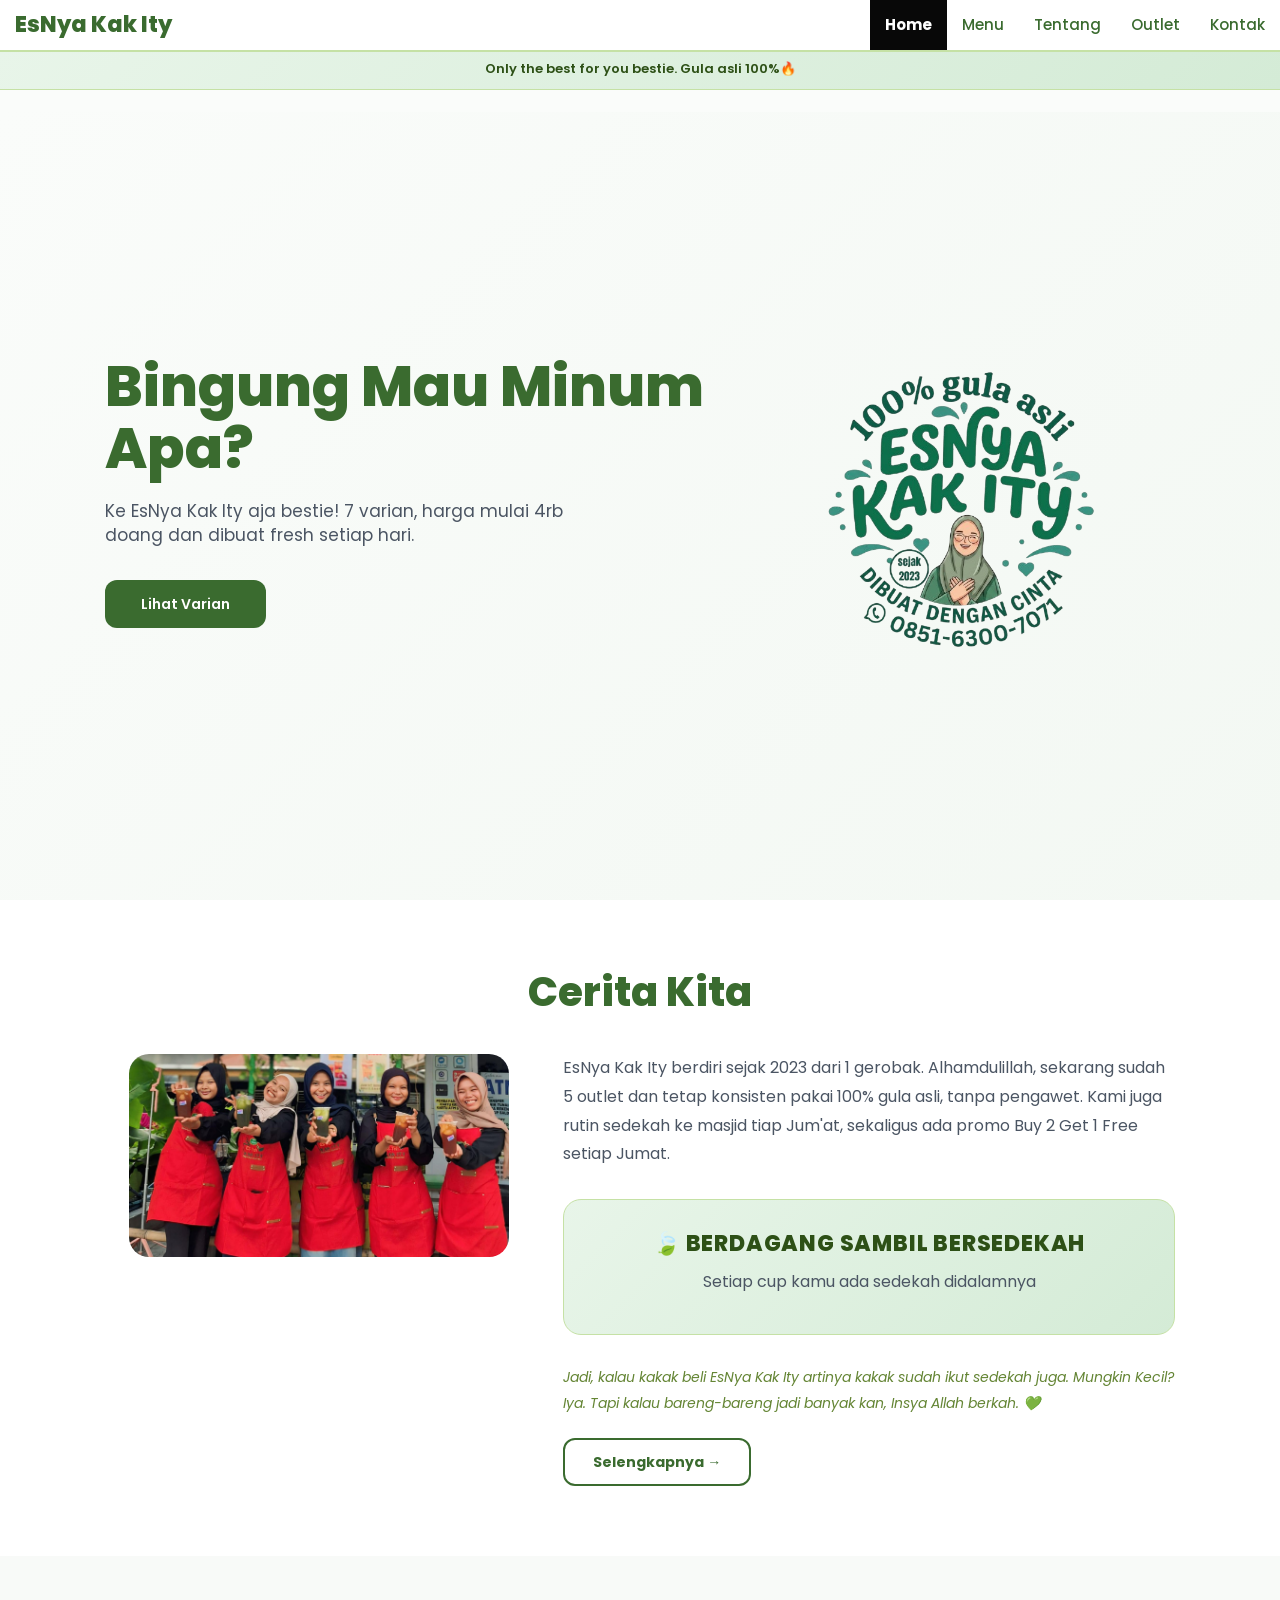
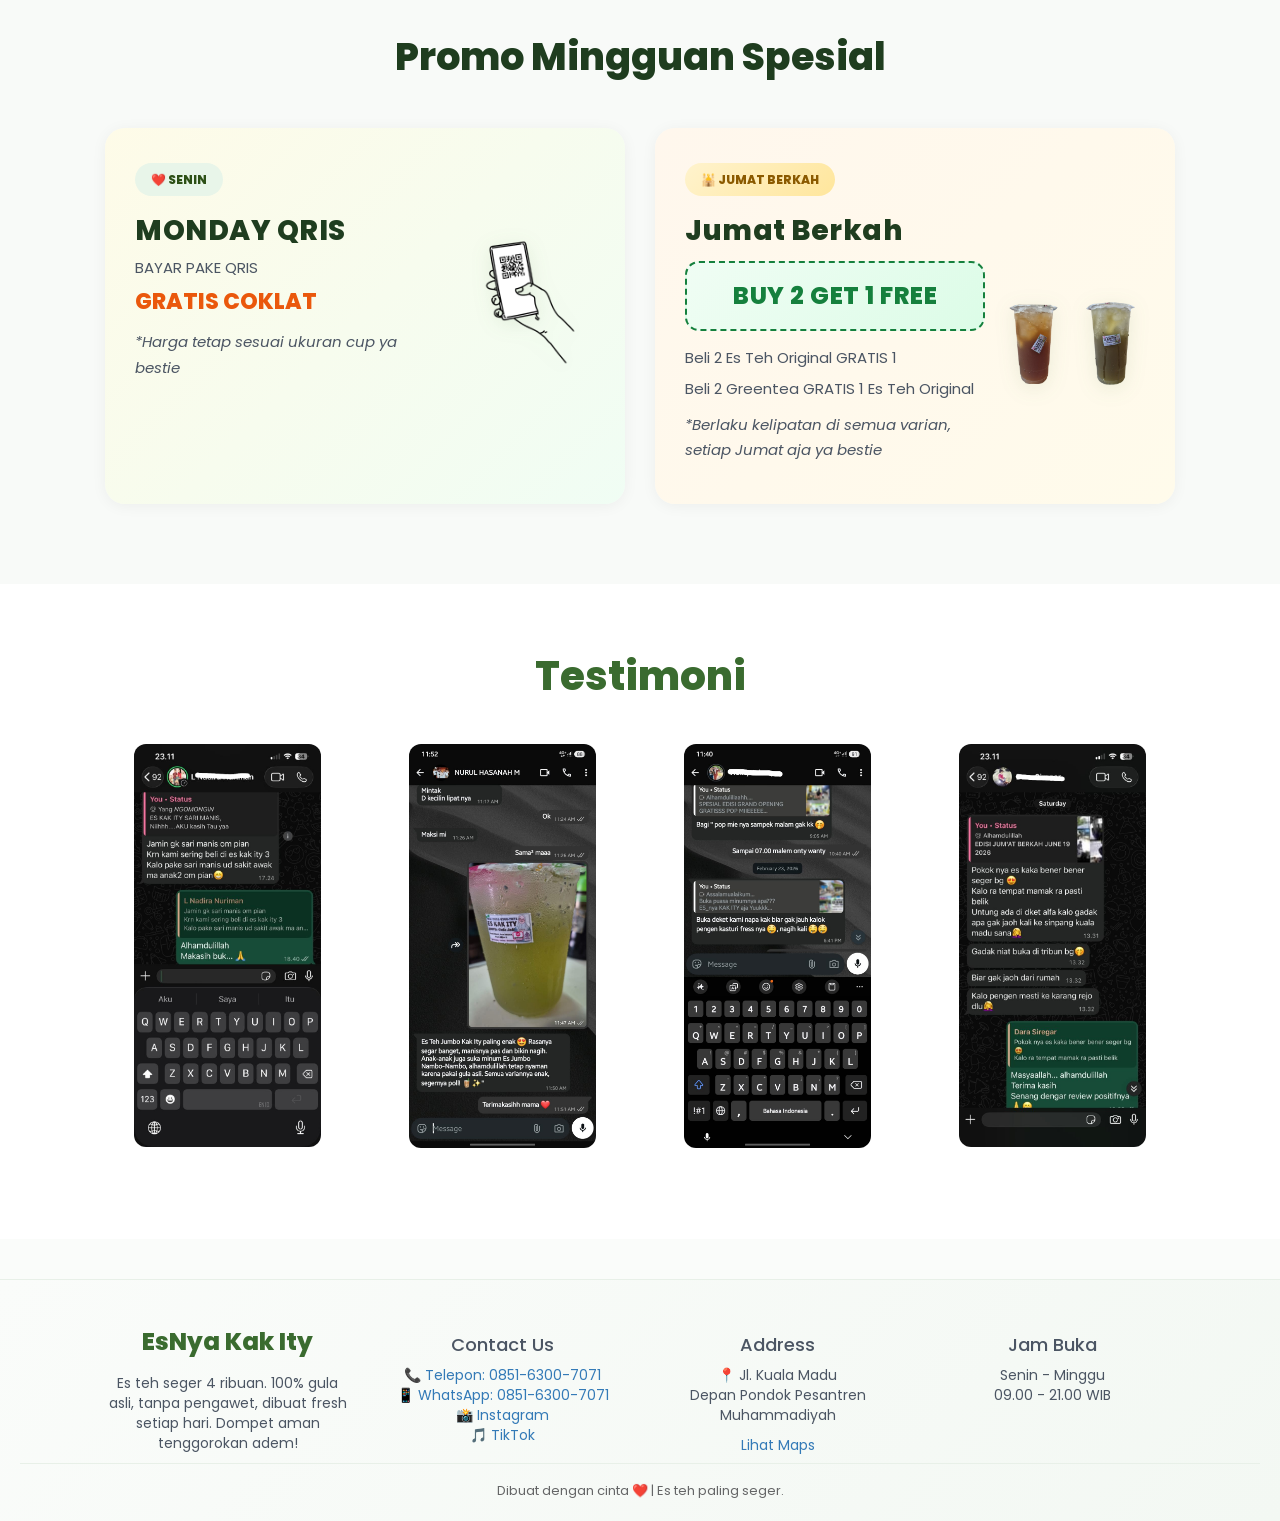
==== commit 73ec8bab: "update bootstrap" ====
--- a/index.html
+++ b/index.html
@@ -26,7 +26,7 @@
 			<a class="navbar-brand" href="index.html">EsNya Kak Ity</a>
 	</div>
 		<div class="collapse navbar-collapse" id="bs-example-navbar-collapse-1">
-			<ul class="nav navbar-nav">
+			<ul class="nav navbar-nav navbar-right">
 			<li class="active"><a href="index.html">Home<span class="sr-only">(current)</span></a></li>
 			<li><a href="menu.html">Menu</a></li>
 			<li><a href="tentang.html">Tentang</a></li>
--- a/style.css
+++ b/style.css
@@ -366,7 +366,7 @@
   .bar-info{top: 50px; font-size: 12px; padding: 10px 0}
   .hero{
     min-height: auto;
-    padding: 30px 18px 70px;
+    padding: 80px 18px 70px;
     text-align: center;
   }
   .hero .row{display: block !important;}
@@ -571,7 +571,7 @@
 
     border: none;
     font-size: 10px; 
-    font-weight: 600;
+    font-weight: 500;
    
   }
 }
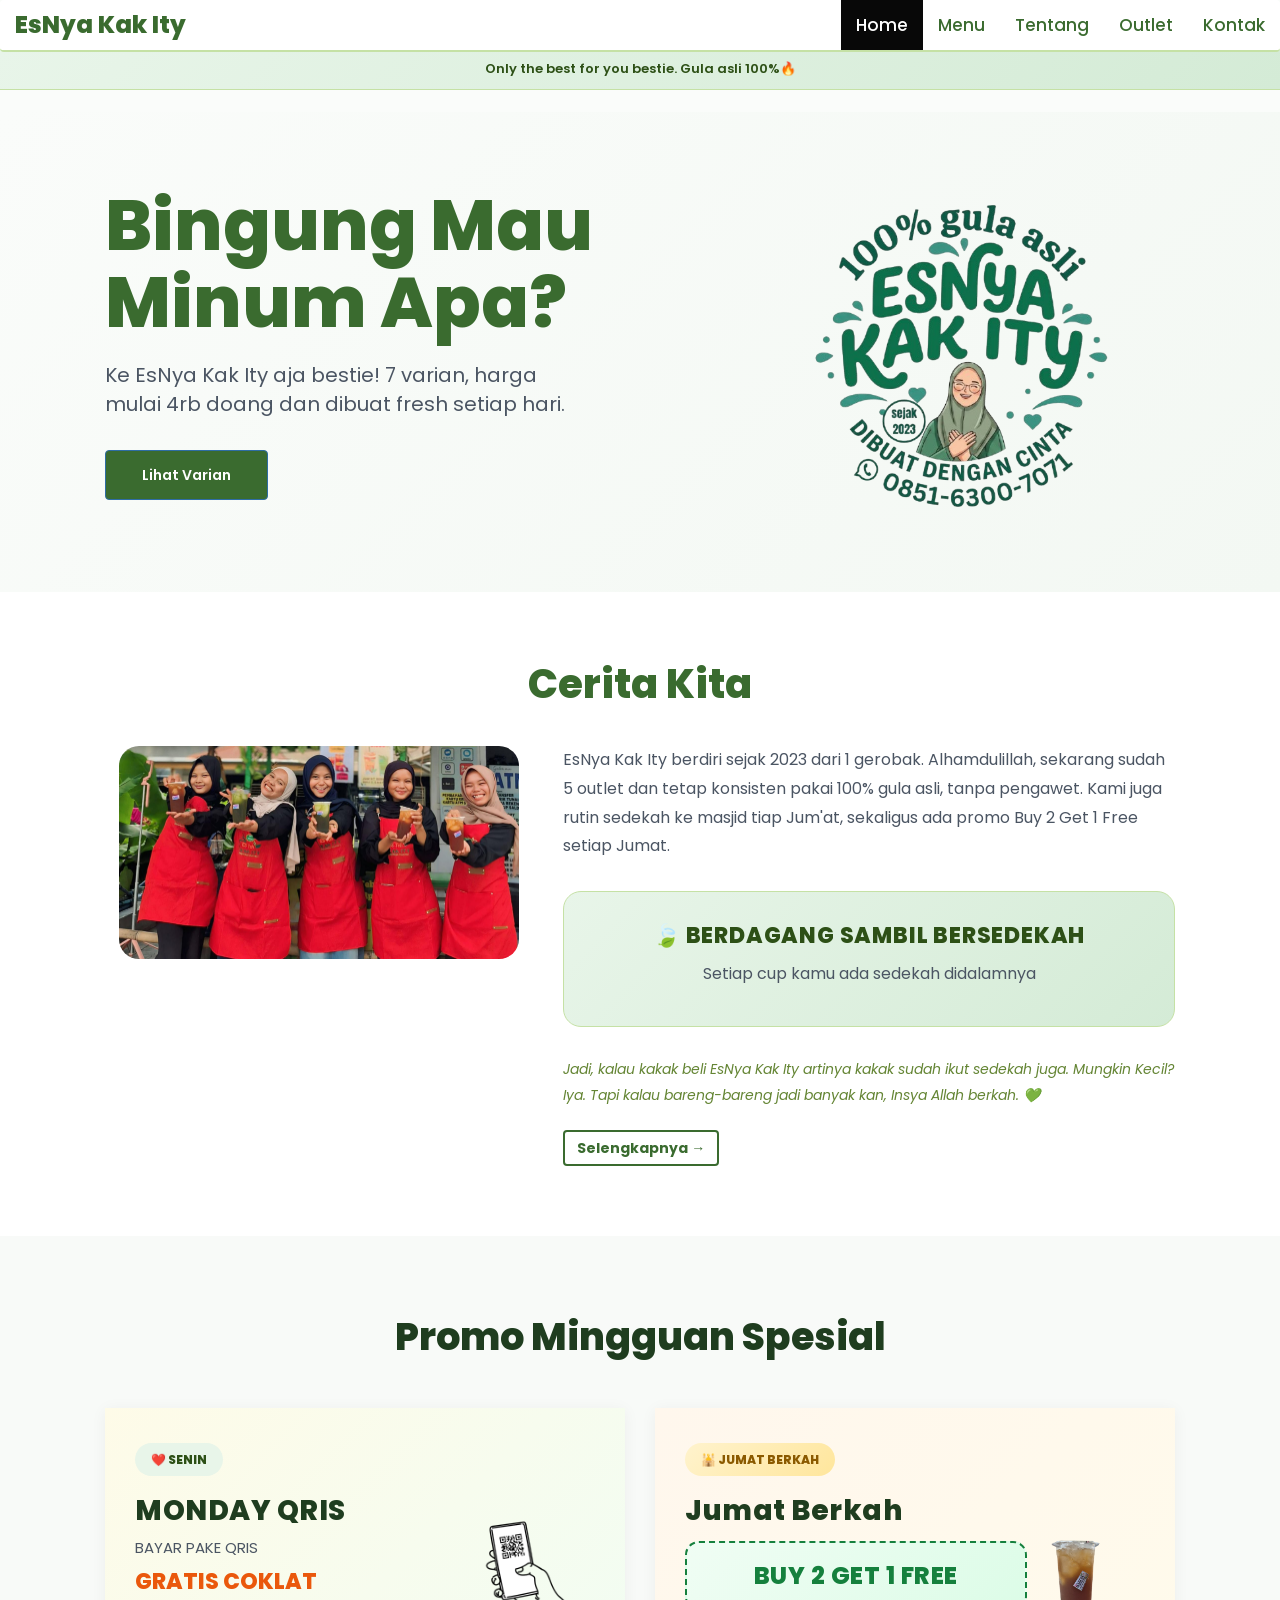
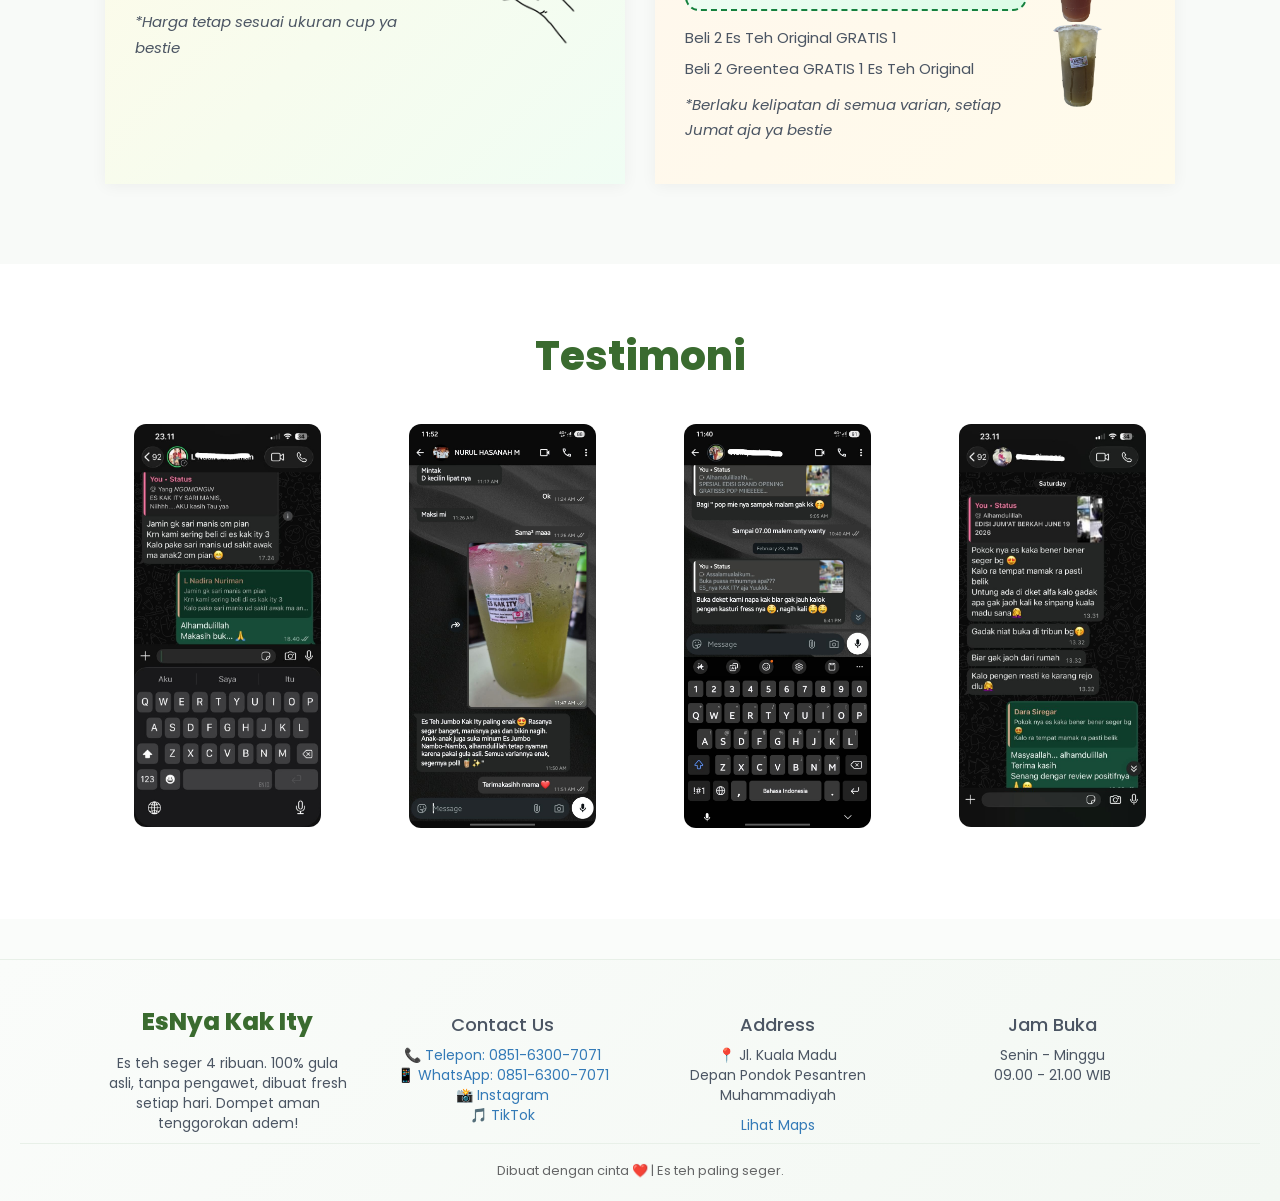
==== commit 728b9d78: "update bootstrap" ====
--- a/index.html
+++ b/index.html
@@ -4,18 +4,16 @@
 <meta charset="utf-8">
 <meta name="viewport" content="width=device-width, initial-scale=1">
 <title>EsNya Kak Ity - Es Teh Seger 4 Ribuan</title>
+
 <link href="bootstrap/css/bootstrap.min.css" rel="stylesheet">
 
 <link href="style.css" rel="stylesheet">
 
 <link href="https://fonts.googleapis.com/css2?family=Poppins:wght@400;500;600;700;800&display=swap" rel="stylesheet">
-
-
 </head>
 <body>
 
 <nav class="navbar navbar-inverse">
-		
 	<div class="navbar-header">
 			<button type="button" class="navbar-toggle collapsed" data-toggle="collapse" data-target="#bs-example-navbar-collapse-1" aria-expanded="false">
 			<span class="sr-only">Toggle Nav</span>
@@ -32,11 +30,8 @@
 			<li><a href="tentang.html">Tentang</a></li>
 			<li><a href="outlet.html">Outlet</a></li>
 			<li><a href="kontak.html">Kontak</a></li>
-
-			
 			</ul>
 	</div>
-		
 	</nav>	
 
 <div class="bar-info">
--- a/style.css
+++ b/style.css
@@ -1,47 +1,32 @@
-
 body{
   padding-top: 112px; 
   background: #FAFCFA;
   font-family: 'Poppins', sans-serif;
 }
 
-
 .navbar-inverse{
   background-color: #ffffff;
-  border-radius: 0;
   position: fixed;
   top: 0; left: 0; right: 0;
   z-index: 1030;
-  margin-bottom: 0;
   border: none;
   border-bottom: 2px solid #C5E1A5;
 }
-
 .navbar-inverse .navbar-brand{
   color: #3A6B2F;
-  font-size: 22px;
-  font-weight: 800;
-}
-
-
+  font-size: 24px;
+  font-weight: 800;
+}
 .navbar-inverse .navbar-nav > li > a{
   color: #3A6B2F;
   font-weight: 500;
-  font-size: 15px;
+  font-size: 17px;
 }
 .navbar-inverse .navbar-nav > li > a:hover{
-  color: #2D5016;
- 
-}
-.navbar-inverse .navbar-nav > .active > a{
- 
-  font-weight: 700;
- 
-}
-
-
+  color: #000000;
+}
 .navbar-inverse .navbar-toggle .icon-bar{
-  background-color: #222;
+  background-color: #005707;
 }
 
 
@@ -59,20 +44,27 @@
   border-bottom: 1.5px solid #C5E1A5;
   text-align: center;
 }
+
 .hero {
   background: linear-gradient(135deg, #FAFCFA 0%, #F3F8F3 100%);
-  min-height: calc(100dvh - 112px);
+  min-height: 480px;
   display: flex;
   align-items: center;
 }
+
+
+
+.hero img {
+  max-width: 330px;
+}
 .hero h1 {
-  font-size: 56px;
+  font-size: 70px;
   font-weight: 800;
   color: #3A6B2F;
   margin: 0 0 20px;
 }
 .hero p {
-  font-size: 17px;
+  font-size: 20px;
   color: #4B5563;
   margin-bottom: 32px;
   max-width: 480px;
@@ -83,15 +75,10 @@
   padding: 14px 36px;
   font-weight: 600;
   font-size: 14px;
-  border-radius: 12px;
-  border: 0;
-}
-.btn-primary:hover { 
-  background: #2D5016; 
-}
-.hero img {
-  max-width: 300px;
-}
+}
+
+
+
 .cerita-kita {
   padding: 70px 0;
   background: white;
@@ -131,20 +118,19 @@
   color: #2D5016;
 }
 .btn-outline {
-  display: inline-block;
   margin-top: 12px;
-  padding: 12px 28px;
   border: 2px solid #3A6B2F;  
   color: #3A6B2F;
   font-size: 14px;
   font-weight: 700; 
-  border-radius: 12px;
   background: white;
 }
 .story-img img {
-  max-width: 380px;
+  max-width: 400px;
   border-radius: 20px;
 }
+
+
 
 .promo-minggu {
   padding: 80px 0;
@@ -163,12 +149,10 @@
 }
 .kartu-promo {
   background: linear-gradient(135deg, #FFF7ED 0%, #FFFBEB 100%);
-  border-radius: 20px;
   padding: 35px 30px;
   box-shadow: 0 2px 15px rgba(0,0,0,0.05);
   height: 100%;
 }
-
 .kartu-promo.senin {
   background: linear-gradient(135deg, #FEFBE8 0%, #F0FDF4 100%);
 }
@@ -181,9 +165,7 @@
   border-radius: 20px;
   display: inline-flex;
   align-items: center;
-  gap: 6px;
   margin-bottom: 20px;
-  width: fit-content;
 }
 .hari-promo.jumat {
   background: linear-gradient(135deg, #FFF3CD 0%, #FFE69C 100%);
@@ -194,9 +176,7 @@
   align-items: center;
   justify-content: space-between;
   gap: 20px;
-  flex: 1;
-}
-.teks-promo {flex: 1}
+}
 .teks-promo h3 {
   font-size: 28px;
   font-weight: 800;
@@ -233,28 +213,22 @@
   font-size: 24px;
   color: #15803D;
 }
-
 .gambar-promo img {
   width: 130px;
   height: 130px;
-  object-fit: contain;
-  filter: drop-shadow(0 4px 10px rgba(58,107,47,0.1));
-}
-.gambar-promo.jumat {
-  display: flex;
-  gap: 10px;
 }
 .gambar-promo.jumat img {
   width: 65px;
   height: 85px;
-  object-fit: contain;
 }
 .catatan-promo {
-  font-size: 12px;
+  font-size: 13px;
   color: #6B7280;
   font-style: italic;
   margin-top: 10px;
 }
+
+
 
 .kata-pelanggan {
   padding: 70px 0;
@@ -278,6 +252,9 @@
   border-radius: 12px;
   display: inline-block;
 }
+
+
+
 .bawah-footer{
   background: linear-gradient(135deg, #FAFCFA 0%, #F3F8F3 100%);
   color: #4B5563;
@@ -302,63 +279,58 @@
 }
 
 
+
 @media (min-width: 768px) and (max-width: 1024px){
   body{padding-top: 70px} 
   .bar-info{top: 50px; font-size: 12px; padding: 10px 0}
-  
- 
   .hero{
     min-height: auto;
     padding: 60px 0;
   }
   .hero .row{
-    display: flex !important;
+    display: flex;
     align-items: center;
-    flex-direction: row-reverse !important;
+    flex-direction: row-reverse;
     gap: 30px;
   }
   .hero .col-md-5, 
   .hero .col-md-7{
-    width: 50% !important;
-    float: none !important;
+    width: 50%;
+    float: none;
     padding: 0 15px;
   }
   .hero .col-sm-push-7,
   .hero .col-sm-pull-5{
-    left: 0 !important;
-    right: 0 !important;
+    left: 0;
+    right: 0;
   }
   .hero h1{
-    font-size: 36px !important;
-    text-align: left !important;
+    font-size: 36px;
+    text-align: left;
     margin-bottom: 15px;
   }
   .hero p{
-    font-size: 15px !important;
-    text-align: left !important;
-    max-width: 100% !important;
+    font-size: 15px;
+    text-align: left;
+    max-width: 100%;
     margin-bottom: 25px;
   }
   .hero img{
-    max-width: 220px !important; 
-    margin: 0 auto !important;
+    max-width: 220px; 
+    margin: 0 auto;
     display: block;
   }
-  
- 
   .cerita-kita{padding: 60px 30px}
   .cerita-kita .row{display: flex !important; gap: 30px;}
   .cerita-kita h2{text-align: left; font-size: 32px;}
   .story-img img{max-width: 100%}
-  
-
   .promo-minggu{padding: 60px 30px}
   .row-promo{display: flex !important;}
   .kartu-promo{flex: 1 1 calc(50% - 10px) !important;}
   .isi-promo{flex-direction: row; text-align: left}
-  
   .kata-pelanggan{padding: 60px 30px}
 }
+
 
 
 @media (max-width: 767px){
@@ -373,12 +345,10 @@
   .hero h1{font-size: 32px; margin-bottom: 18px; line-height: 1.2;}
   .hero p{font-size: 15px; margin: 0 auto 32px; max-width: 100%;}
   .hero img{max-width: 200px; margin: 0 auto 20px; display: block;}
-  
   .cerita-kita{padding: 50px 18px}
   .cerita-kita h2{font-size: 28px; margin-bottom: 30px}
   .story-img{margin-bottom: 25px}
   .story-img img{max-width: 100%}
-  
   .promo-minggu{padding: 50px 18px}
   .promo-minggu h2{font-size: 26px; margin-bottom: 30px}
   .row-promo{display: block}
@@ -387,10 +357,12 @@
   .gambar-promo, .gambar-promo.jumat{margin-top: 15px; justify-content: center}
   .gambar-promo img{width: 110px; height: 110px}
   .gambar-promo.jumat img{width: 55px; height: 75px}
-  
   .kata-pelanggan{padding: 50px 18px}
   .kata-pelanggan h2{font-size: 28px; margin-bottom: 30px}
 }
+
+
+
 .banner-menu{
   position: relative;
   height: 200px;
@@ -441,9 +413,7 @@
   font-weight: 500;
   letter-spacing: 1px;
 }
-
 .container{max-width: 1100px}
-
 .sidebar-text{
   font-size: 18px;
   font-weight: 800;
@@ -457,7 +427,6 @@
   line-height: 1.6;
   letter-spacing: 0.5px;
 }
-
 .item-menu{
   background: white;
   border-radius: 18px;
@@ -467,7 +436,6 @@
   box-shadow: 0 4px 15px rgba(58,107,47,0.07);
   overflow: hidden;
 }
-
 .item-menu:last-child{margin-bottom: 0}
 .item-menu .row{
   margin: 0;
@@ -475,7 +443,6 @@
   align-items: flex-start;
   gap: 20px;
 }
-
 .gambar-menu{
   width: 120px; 
   height: 160px; 
@@ -487,7 +454,6 @@
   padding: 8px;
   box-shadow: 0 4px 12px rgba(58,107,47,0.08);
   margin: 0 auto;
- 
 }
 .gambar-menu img{
   width: 100%;
@@ -533,9 +499,6 @@
   .banner-menu{height: 180px; position: relative;}
   .judul-menu{font-size: 36px; letter-spacing: 3px}
   .layanan-badge{font-size: 11px; padding: 10px 18px; gap: 6px; margin-bottom: 28px}
-  
-
-  
   .item-menu{padding: 15px; border-radius: 15px}
   .item-menu .row{
     flex-direction: row;
@@ -557,24 +520,21 @@
   .info-menu h3{font-size: 17px; margin-bottom: 6px}
   .deskripsi-menu{font-size: 13px; line-height: 1.6}
   .komposisi-menu{font-size: 12px}
-  
- 
   .varian-menu{
     display: flex;
     gap: 8px;
     flex-wrap: nowrap;
   }
-  
   .ukuran{
-  
     padding: 7px 10px; 
-
     border: none;
     font-size: 10px; 
     font-weight: 500;
-   
-  }
-}
+  }
+}
+
+
+
 .hero-tentang{
   padding: 20px 20px 60px; 
   background: white;
@@ -631,7 +591,7 @@
   font-weight: 700;
   font-size: 20px;
 }
-.judul-seksi{
+.judul-bagus{
   text-align: center;
   font-size: 32px;
   font-weight: 700;
@@ -639,10 +599,10 @@
   margin-bottom: 12px;
   padding-top: 40px;
 }
-.judul-seksi span{
+.judul-bagus span{
   color: #C5E1A5;
 }
-.deskripsi-seksi{
+.deskripsi-bagus{
   text-align: center;
   font-size: 16px;
   color: #4B5563;
@@ -677,27 +637,25 @@
 }
 
 
+
 @media (max-width: 1024px){
   body{padding-top: 60px}
-  
-  
   .hero-tentang{padding: 40px 18px 45px; margin-top: -0px} 
   .isi-hero h1{font-size: 32px; margin-bottom: 14px}
   .teks-hero{font-size: 15px}
   .gambar-hero img{height: 240px}
-  
   .bagian-cerita{padding: 35px 18px 45px}
   .kiri-cerita h2{font-size: 28px; margin-bottom: 15px}
   .kanan-cerita p{font-size: 15px; margin-bottom: 15px}
-  
   .judul-seksi{font-size: 26px; padding-top: 35px; margin-bottom: 10px}
   .deskripsi-seksi{font-size: 15px; margin-bottom: 25px}
   .kartu-unggulan{padding: 22px 18px; margin-bottom: 15px}
   .icon-unggulan{font-size: 32px}
   .col-md-3{margin-bottom: 15px}
-  
-
   .logo-bawah{font-size: 22px}}
+
+
+
   .banner-outlet{
   background: linear-gradient(135deg, #FAFCFA 0%, #F3F8F3 100%);
   padding: 45px 20px 30px; 
@@ -802,16 +760,16 @@
   margin-top: 4px;
 }
 
+
+
 @media (max-width: 1024px){
   body{padding-top: 60px}
-
   .banner-outlet{
     padding: 30px 18px 20px;
     margin-top: -0px; 
   } 
   .banner-outlet h1{font-size: 26px}
   .banner-outlet p{font-size: 15px}
-  
   .daftar-outlet{padding: 30px 18px 45px} 
   .kartu-outlet{padding: 22px 18px; margin-bottom: 22px} 
   .kepala-outlet h2{font-size: 20px}
@@ -819,6 +777,9 @@
   .kotak-maps iframe{height: 180px} 
   .item-info{margin-bottom: 16px}
   .col-md-5, .col-md-7{margin-bottom: 15px}}
+
+
+
 .banner-kontak{
   background: linear-gradient(135deg, #FAFCFA 0%, #F3F8F3 100%);
   padding: 45px 20px 30px;
@@ -842,7 +803,7 @@
   max-width: 1100px;
   margin: 0 auto;
 }
-.judul-seksi{
+.judul-bagus{
   font-size: 32px; 
   font-weight: 800;
   color: #3A6B2F;
@@ -861,11 +822,6 @@
   display: flex;
   flex-direction: column;
 }
-.kartu-order:hover{
-  border-color: #C5E1A5;
-  box-shadow: 0 10px 25px rgba(58,107,47,0.08);
-  transform: translateY(-4px);
-}
 .icon-order{font-size: 48px; margin-bottom: 14px} 
 .kartu-order h3{
   font-size: 20px; 
@@ -888,16 +844,9 @@
   font-weight: 700;
   font-size: 15px;
   text-decoration: none;
-  transition: 0.3s;
   box-shadow: 0 4px 10px rgba(0,0,0,0.08);
   background: #00AA13;
   margin-top: auto;
-}
-.tombol-order:hover{
-  transform: translateY(-2px);
-  color: white;
-  text-decoration: none;
-  box-shadow: 0 6px 15px rgba(0,0,0,0.12);
 }
 .kotak-info{
   background: white;
@@ -927,22 +876,19 @@
 }
 
 
+
 @media (max-width: 1024px){
   body{padding-top: 60px}
-  
   .banner-kontak{
     padding: 30px 18px 20px;
     margin-top: -0px; 
   }
   .banner-kontak h1{font-size: 28px}
   .banner-kontak p{font-size: 15px}
-  
   .bagian-order{padding: 30px 18px 45px}
   .judul-seksi{font-size: 24px; margin-bottom: 22px}
-  
   .kartu-order{padding: 24px 18px; margin-bottom: 16px; min-height: auto}
   .icon-order{font-size: 38px}
   .kartu-order h3{font-size: 19px}
-  
   .kotak-info{padding: 24px 18px; margin-bottom: 25px}
   .col-md-4, .col-md-6{margin-bottom: 15px}}
